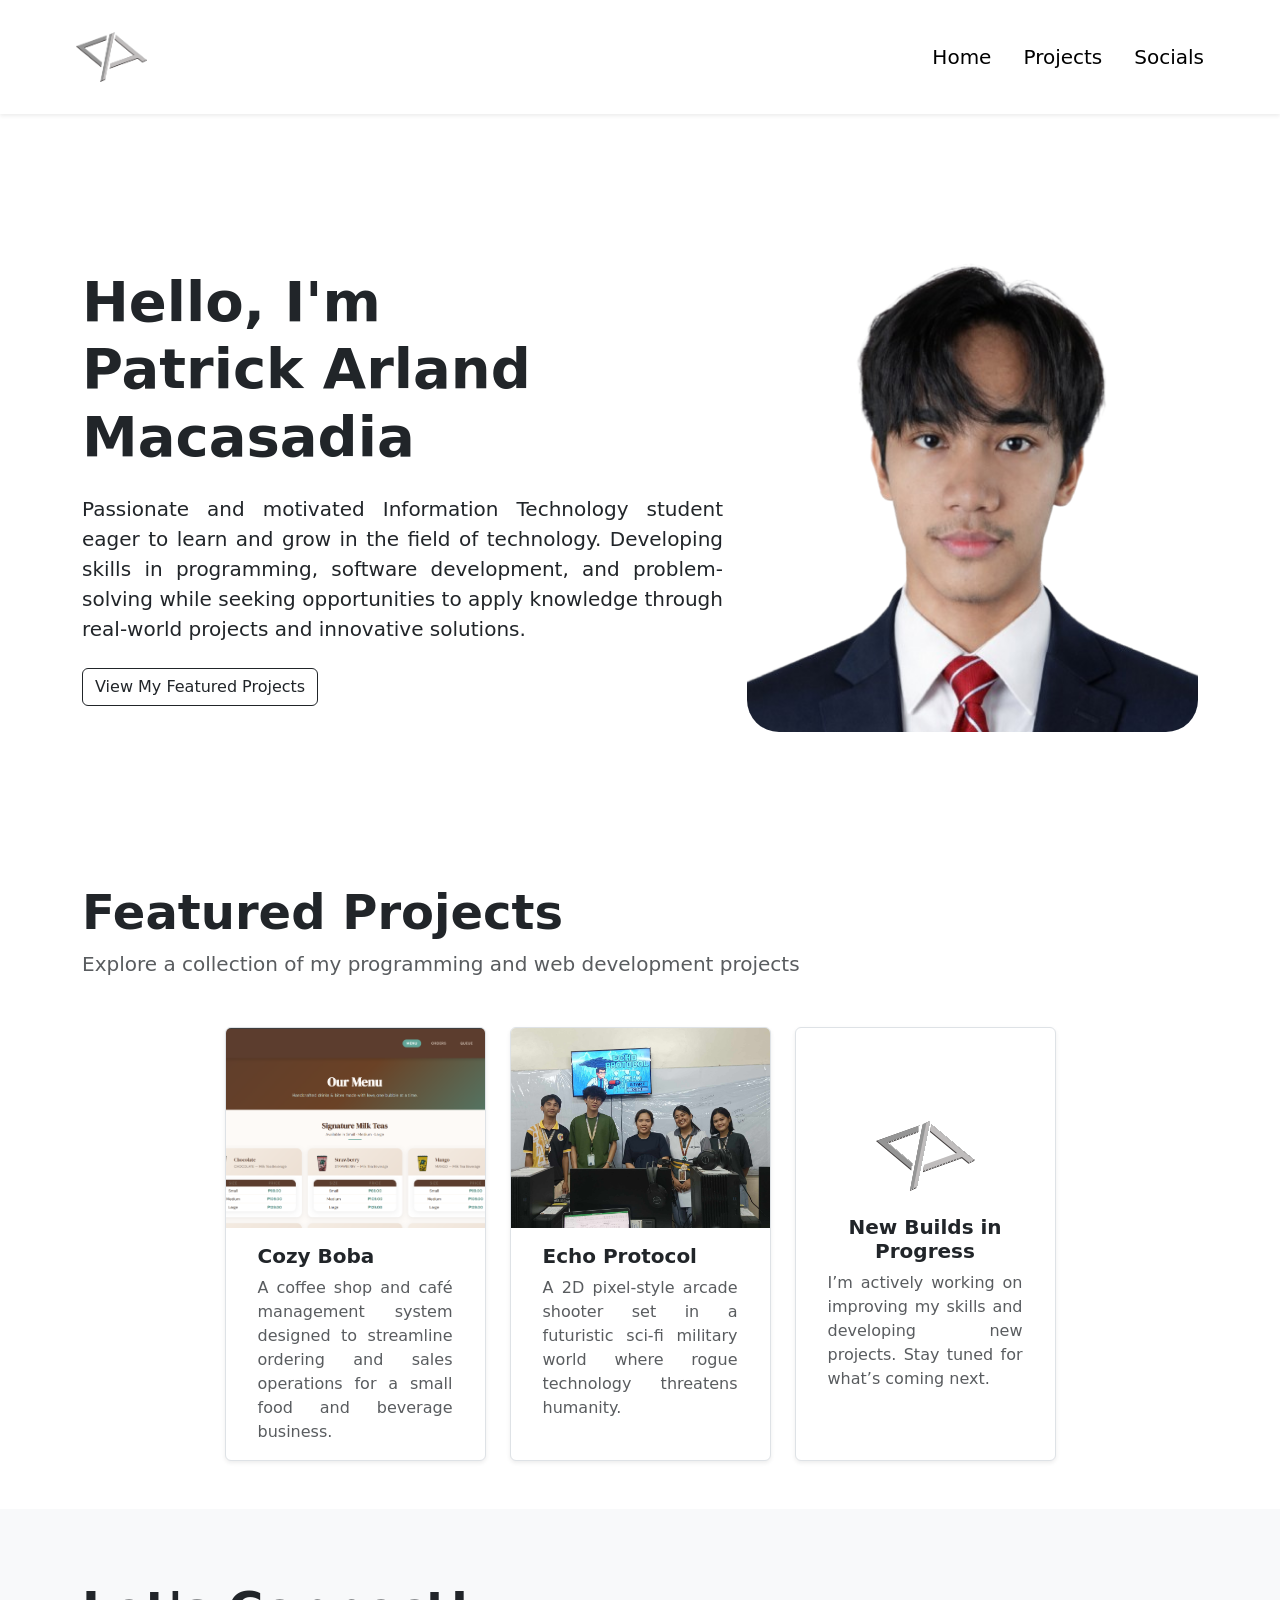
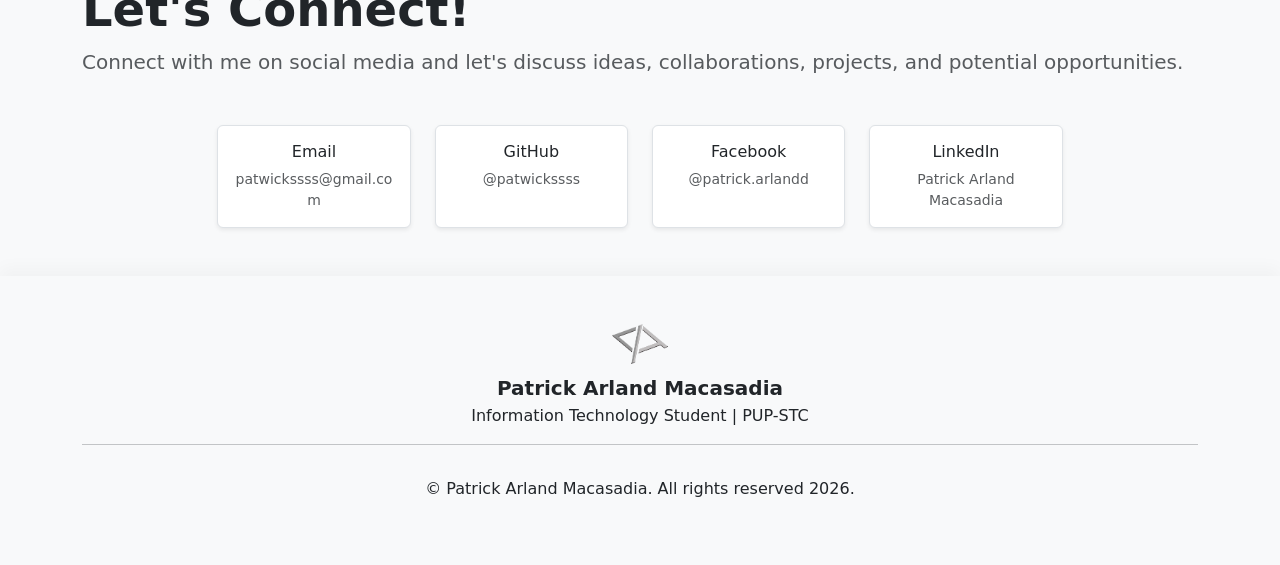
==== index.html @ 103644ea "minimal changes. Disable access to ablog site." ====
<!doctype html>
<html lang="en">

<head>
    <meta charset="utf-8">
    <meta name="viewport" content="width=device-width, initial-scale=1">
    <title>Patrick Arland Macasadia</title>
    <link rel="icon" href="Assets/Img/Group 26.svg">

    <link href="https://cdn.jsdelivr.net/npm/bootstrap@5.3.8/dist/css/bootstrap.min.css" rel="stylesheet"
        integrity="sha384-sRIl4kxILFvY47J16cr9ZwB07vP4J8+LH7qKQnuqkuIAvNWLzeN8tE5YBujZqJLB" crossorigin="anonymous">

    <style>
        .row-reverse {
            flex-direction: row-reverse;
        }

        .justify-content-start-lg {
            justify-content: flex-start;    
        }

        .text-align-justify {
            text-align: justify;
        }

        .shadow-top {
            box-shadow: 0 -0.5rem 1rem rgba(0, 0, 0, 0.03) !important;
        }
    </style>
</head>

<body>
    <nav class="navbar navbar-expand-lg navbar-light bg-white shadow-sm py-3 position-sticky">
        <div class="container-fluid ">
            <div class="navbar-brand ms-5 p-3">
                <img src="Assets/Img/Group 26.png" alt="Logo" style="height: 50px;">
            </div>
            <button class="navbar-toggler" type="button" data-bs-toggle="collapse" data-bs-target="#navbarNav"
                aria-controls="navbarNav" aria-expanded="false" aria-label="Toggle navigation">
                <span class="navbar-toggler-icon"></span>
            </button>
            <div class="collapse navbar-collapse justify-content-end me-md-5" id="navbarNav">
                <div class="navbar-nav text-end fs-5">
                    <a class="nav-link text-black text-decoration-none mx-2 active" aria-current="page"
                        href="#home">Home</a>
                    <!-- <a class="nav-link text-black text-decoration-none mx-2" href="#academic">Academic</a> -->
                    <a class="nav-link text-black text-decoration-none mx-2" href="#projects">Projects</a>
                    <a class="nav-link text-black text-decoration-none mx-2" href="#socials">Socials</a>
                </div>
            </div>
        </div>
    </nav>

    <section id="home" class="text-dark py-2">
        <div class="container">
            <div class="py-5">
                <div class="row row-reverse align-items-center py-4 ">
                    <div class="col-lg-5 col-12 text-center">
                        <img class="profile-img img-fluid rounded-5" src="Assets/Img/profile-nobackgroud.png"
                            alt="Patrick Arland Macasadia">
                    </div>
                    <div class="col-lg-7 col-12 mb-5 mb-lg-0">
                        <h1 class="display-4 fw-bold mt-5">Hello, I'm <br> Patrick Arland Macasadia</h1>
                        <p class="lead my-4 text-align-justify">
                            Passionate and motivated Information Technology student eager to learn and grow in the field
                            of technology.
                            Developing skills in programming, software development, and problem-solving while seeking
                            opportunities
                            to apply knowledge through real-world projects and innovative solutions.
                        </p>
                        <a class="btn btn-outline-dark center-button" href="#projects">View My Featured Projects</a>
                    </div>
                </div>
            </div>
        </div>
    </section>

    <!-- <section id="academic" class="bg-light text-dark py-5">
        <div class="container">
            <div class="row">
                <div class="col-12 text-left">
                    <h2 class="text-dark fw-semibold display-5 mt-4">Academic</h2>
                    <p class="lead text-muted mb-5">Explore my academic achievements and educational background</p>
                </div>
            </div>
        </div>

        <div class="container">
            <div class="row row-cols-1 row-cols-md-2 row-cols-lg-3 g-4 justify-content-center">
                <div class="col">
                    <div class="card border shadow-sm h-100">
                        <img src="Assets/Img/poster/academic-poster.png" class="card-img-top"
                            style="height: 200px; object-fit: cover;" alt="Academic">
                        <div class="card-body">
                            <h5 class="card-title fw-bold px-3">Academic</h5>
                            <p class="card-text text-muted text-align-justify px-3">
                                Lorem ipsum dolor sit amet, consectetur adipiscing elit. Praesent aliquet mattis pharetra. Praesent in quam ac velit maximus accumsan. Phasellus.
                            </p>
                        </div>
                    </div>
                </div>
                <div class="col">
                    <div class="card border shadow-sm h-100">
                        <img src="Assets/Img/poster/academic-poster.png" class="card-img-top"
                            style="height: 200px; object-fit: cover;" alt="Academic">
                        <div class="card-body">
                            <h5 class="card-title fw-bold px-3">Academic</h5>
                            <p class="card-text text-muted text-align-justify px-3">
                                Lorem ipsum dolor sit amet, consectetur adipiscing elit. Praesent aliquet mattis pharetra. Praesent in quam ac velit maximus accumsan. Phasellus.
                            </p>
                        </div>
                    </div>
                </div>
                <div class="col">
                    <div class="card border shadow-sm h-100">
                        <img src="Assets/Img/poster/academic-poster.png" class="card-img-top"
                            style="height: 200px; object-fit: cover;" alt="Academic">
                        <div class="card-body">
                            <h5 class="card-title fw-bold px-3">Academic</h5>
                            <p class="card-text text-muted text-align-justify px-3">
                                Lorem ipsum dolor sit amet, consectetur adipiscing elit. Praesent aliquet mattis pharetra. Praesent in quam ac velit maximus accumsan. Phasellus.
                            </p>
                        </div>
                    </div>
                </div>
            </div>
        </div>
    </section> -->

    <section id="projects" class="text-dark py-5">
        <div class="container">
            <div class="row">
                <div class="col-12 text-left">
                    <h2 class="text-dark fw-semibold display-5 mt-4">Featured Projects</h2>
                    <p class="lead text-muted mb-5">Explore a collection of my programming and web development projects</p>
                </div>
            </div>

            <div class="row row-cols-1 row-cols-md-2 row-cols-lg-4 g-4 justify-content-center">

                <!-- Temporarily hidden. Updating code source -->
                <div id="projects-a.blog" class="col d-none">
                    <a href="blog/a.Blog/index.html" class="text-decoration-none">
                        <div class="card border shadow-sm h-100">
                            <img src="Assets/Img/poster/ablog-poster.png" class="card-img-top"
                                style="height: 200px; object-fit: cover;" alt="a.Blog">
                            <div class="card-body">
                                <h5 class="card-title fw-bold px-3">a.Blog</h5>
                                <p class="card-text text-muted text-align-justify px-3">
                                    A personal blog static website designed for sharing original stories, reflections, and creative ideas.
                                </p>
                            </div>
                        </div>
                    </a>
                </div>

                <div id="projects-cozy_boba" class="col">
                    <a href="blog/cozy_boba/index.html" class="text-decoration-none">
                        <div class="card border shadow-sm h-100">
                            <img src="Assets/Img/poster/cozyboba-poster.png" class="card-img-top"
                                style="height: 200px; object-fit: cover;" alt="Cozy Boba">

                            <div class="card-body">
                                <h5 class="card-title fw-bold px-3">Cozy Boba</h5>
                                <p class="card-text text-muted text-align-justify px-3">
                                    A coffee shop and café management system designed to streamline ordering and sales operations for a small food and beverage business.
                                </p>
                            </div>
                        </div>
                    </a>
                </div>

                <div id="projects-echo_protocol" class="col">
                    <a href="blog/echo_protocol/index.html" class="text-decoration-none">
                        <div class="card border shadow-sm h-100">
                            <img src="Assets/Img/poster/echoprotocol-poster.jpeg" class="card-img-top"
                                style="height: 200px; object-fit: cover;" alt="Echo Protocol">
                            <div class="card-body">
                                <h5 class="card-title fw-bold px-3">Echo Protocol</h5>
                                <p class="card-text text-muted text-align-justify px-3">
                                    A 2D pixel-style arcade shooter set in a futuristic sci-fi military world where rogue technology threatens humanity.
                                </p>
                            </div>
                        </div>
                    </a>
                </div>

                <!-- Sample card -->
                <!-- <div id="projects-sample" class="col">
                    <a href="https://patwickssss.github.io/echo_protocol/" class="text-decoration-none">
                        <div class="card border shadow-sm h-100">
                            <img src="Assets/Img/poster/echoprotocol-poster.jpeg" class="card-img-top"
                                style="height: 200px; object-fit: cover;" alt="Echo Protocol">
                            <div class="card-body">
                                <h5 class="card-title fw-bold px-3">Echo Protocol</h5>
                                <p class="card-text text-muted text-align-justify px-3">
                                    Lorem ipsum dolor sit amet, consectetur adipiscing elit.
                                    Pellentesque bibendum ligula et ipsum porttitor, et ornare elit dictum.
                                    Pellentesque volutpat vulputate varius. Maecenas venenatis tellus vel metus faucibus placerat.
                                </p>
                            </div>
                        </div>
                    </a>
                </div> -->

                <div class="col">
                    <div class="card border shadow-sm h-100">
                        <div class="card-body d-flex flex-column justify-content-center text-center">
                            <img src="Assets/Img/Group 26.svg" class="card-img my-4" style="height: 70px;">
                            <h5 class="card-title fw-bold px-3">New Builds in Progress</h5>
                            <p class="card-text text-muted text-align-justify px-3">
                                I’m actively working on improving my skills and developing new projects.
                                Stay tuned for what’s coming next.
                            </p>
                        </div>
                    </div>
                </div>

            </div>

        </div>
    </section>

    <section id="socials" class="bg-light text-dark py-5">

        <div class="container">
            <div class="row g-4 justify-content-center">
                <div class="col-12 text-left">
                    <h2 class="text-dark fw-semibold display-5 mt-4">Let's Connect!</h2>
                    <p class="lead text-muted mb-5">
                        Connect with me on social media and let's discuss ideas, collaborations, projects, and potential opportunities.
                    </p>
                </div>
            </div>  
        </div>
          

        <div class="row g-4 justify-content-center">
            <div class="col-md-2">
                <a href="mailto:patwickssss@gmail.com" class="text-decoration-none">
                    <div class="card border shadow-sm h-100">
                        <div class="card-body text-center">
                            <i class="bi bi-envelope fs-1 text-primary mb-3"></i>
                            <h6 class="card-title">Email</h6>
                            <p class="card-text small text-muted">patwickssss@gmail.com</p>
                        </div>
                    </div>
                </a>
            </div>
            <div class="col-md-2">
                <a href="https://github.com/patwickssss" target="_blank" class="text-decoration-none">
                    <div class="card border shadow-sm h-100">
                        <div class="card-body text-center">
                            <i class="bi bi-github fs-1 text-dark mb-3"></i>
                            <h6 class="card-title">GitHub</h6>
                            <p class="card-text small text-muted">@patwickssss</p>
                        </div>
                    </div>
                </a>
            </div>
            <div class="col-md-2">
                <a href="https://web.facebook.com/patrick.arlandd" class="text-decoration-none">
                    <div class="card border shadow-sm h-100">
                        <div class="card-body text-center">
                            <i class="bi bi-facebook fs-1 text-primary mb-3"></i>
                            <h6 class="card-title">Facebook</h6>
                            <p class="card-text small text-muted">@patrick.arlandd</p>
                        </div>
                    </div>
                </a>
            </div>
            <div class="col-md-2">
                <a href="https://www.linkedin.com/in/patwickssss" target="_blank" class="text-decoration-none">
                    <div class="card border shadow-sm h-100">
                        <div class="card-body text-center">
                            <i class="bi bi-linkedin fs-1 text-primary mb-3"></i>
                            <h6 class="card-title">LinkedIn</h6>
                            <p class="card-text small text-muted">Patrick Arland Macasadia</p>
                        </div>
                    </div>
                </a>
            </div>
        </div>
    </section>

    <footer class="bg-light text-dark shadow-top py-5">
        <div class="container">
            <div class="row">
                <div class="col text-center">
                    <img src="Assets/Img/Group 26.png" alt="Logo" style="height: 40px;" class="mb-2">
                    <h5 class="fw-bold m-1">Patrick Arland Macasadia</h5>
                    <p class="m-0">Information Technology Student | PUP-STC</p>
                </div>
            </div>
            <hr>
            <div class="row py-3 mt-3">
                <div class="col text-center">
                    <p class="mb-0">&copy; Patrick Arland Macasadia. All rights reserved 2026.</p>
                </div>
            </div>
        </div>
    </footer>

    <script src="https://cdn.jsdelivr.net/npm/bootstrap@5.3.8/dist/js/bootstrap.bundle.min.js"
        integrity="sha384-FKyoEForCGlyvwx9Hj09JcYn3nv7wiPVlz7YYwJrWVcXK/BmnVDxM+D2scQbITxI"
        crossorigin="anonymous"></script>

</body>

</html>
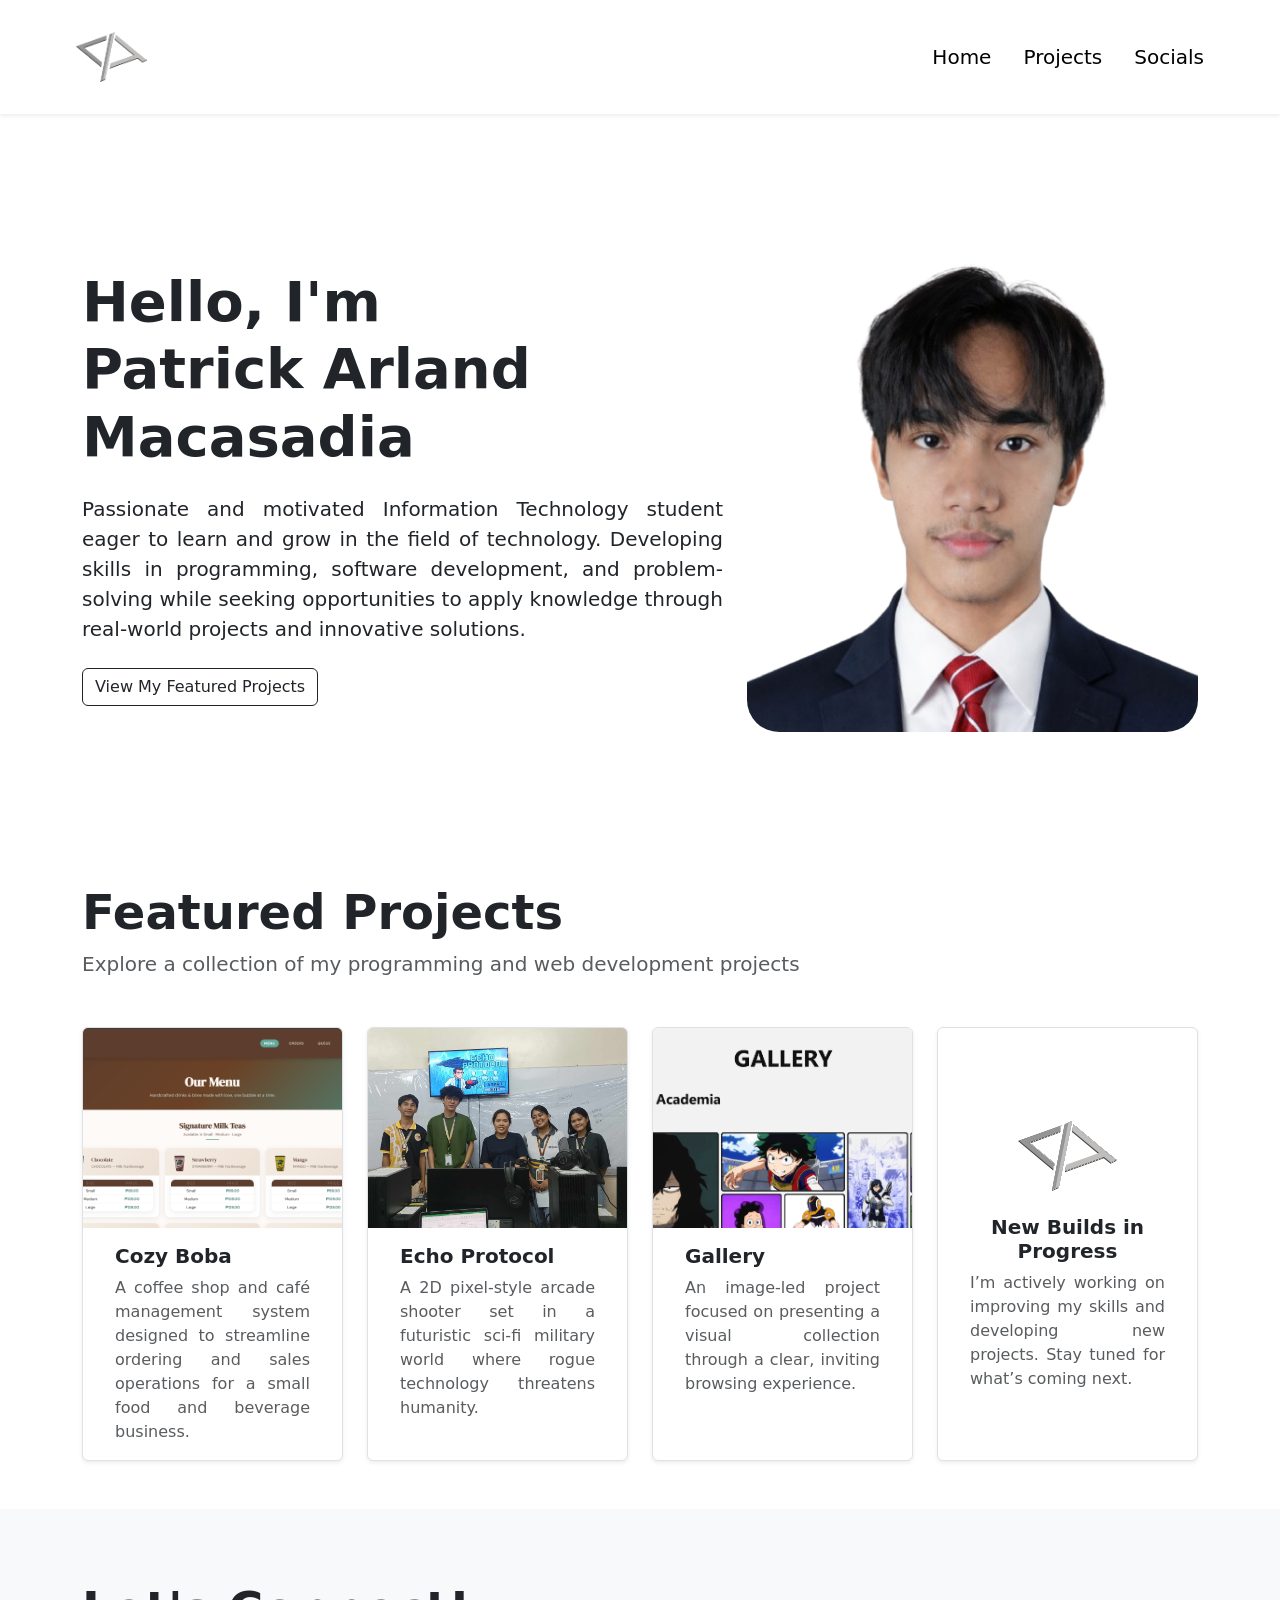
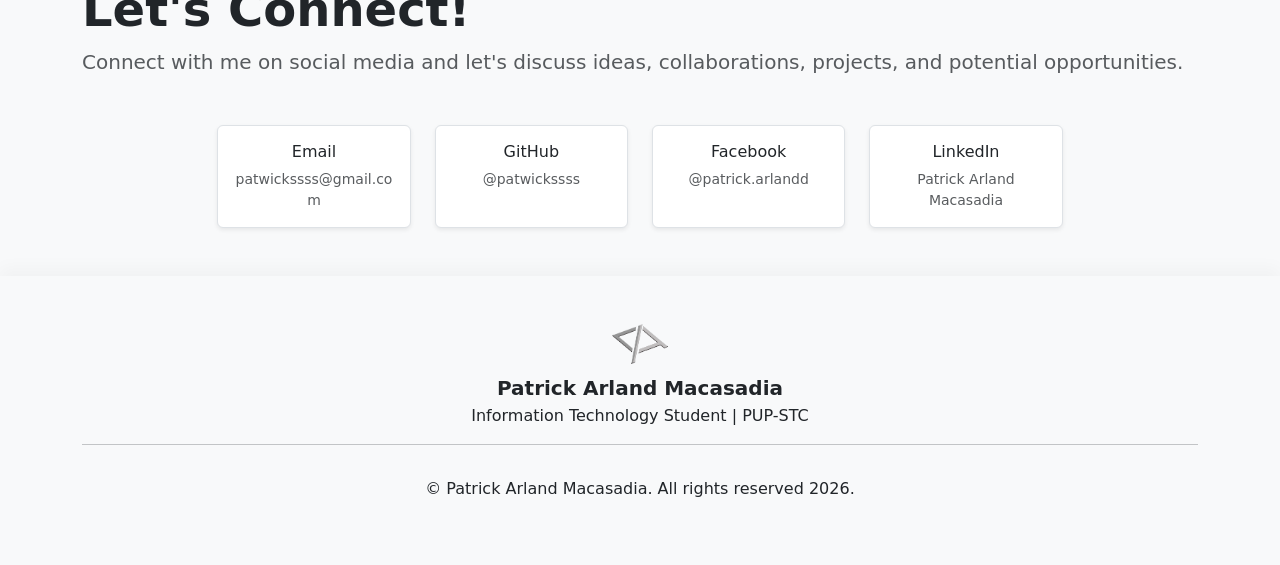
==== commit 03e98790: "added gallery project" ====
--- a/index.html
+++ b/index.html
@@ -75,58 +75,6 @@
         </div>
     </section>
 
-    <!-- <section id="academic" class="bg-light text-dark py-5">
-        <div class="container">
-            <div class="row">
-                <div class="col-12 text-left">
-                    <h2 class="text-dark fw-semibold display-5 mt-4">Academic</h2>
-                    <p class="lead text-muted mb-5">Explore my academic achievements and educational background</p>
-                </div>
-            </div>
-        </div>
-
-        <div class="container">
-            <div class="row row-cols-1 row-cols-md-2 row-cols-lg-3 g-4 justify-content-center">
-                <div class="col">
-                    <div class="card border shadow-sm h-100">
-                        <img src="Assets/Img/poster/academic-poster.png" class="card-img-top"
-                            style="height: 200px; object-fit: cover;" alt="Academic">
-                        <div class="card-body">
-                            <h5 class="card-title fw-bold px-3">Academic</h5>
-                            <p class="card-text text-muted text-align-justify px-3">
-                                Lorem ipsum dolor sit amet, consectetur adipiscing elit. Praesent aliquet mattis pharetra. Praesent in quam ac velit maximus accumsan. Phasellus.
-                            </p>
-                        </div>
-                    </div>
-                </div>
-                <div class="col">
-                    <div class="card border shadow-sm h-100">
-                        <img src="Assets/Img/poster/academic-poster.png" class="card-img-top"
-                            style="height: 200px; object-fit: cover;" alt="Academic">
-                        <div class="card-body">
-                            <h5 class="card-title fw-bold px-3">Academic</h5>
-                            <p class="card-text text-muted text-align-justify px-3">
-                                Lorem ipsum dolor sit amet, consectetur adipiscing elit. Praesent aliquet mattis pharetra. Praesent in quam ac velit maximus accumsan. Phasellus.
-                            </p>
-                        </div>
-                    </div>
-                </div>
-                <div class="col">
-                    <div class="card border shadow-sm h-100">
-                        <img src="Assets/Img/poster/academic-poster.png" class="card-img-top"
-                            style="height: 200px; object-fit: cover;" alt="Academic">
-                        <div class="card-body">
-                            <h5 class="card-title fw-bold px-3">Academic</h5>
-                            <p class="card-text text-muted text-align-justify px-3">
-                                Lorem ipsum dolor sit amet, consectetur adipiscing elit. Praesent aliquet mattis pharetra. Praesent in quam ac velit maximus accumsan. Phasellus.
-                            </p>
-                        </div>
-                    </div>
-                </div>
-            </div>
-        </div>
-    </section> -->
-
     <section id="projects" class="text-dark py-5">
         <div class="container">
             <div class="row">
@@ -139,6 +87,7 @@
             <div class="row row-cols-1 row-cols-md-2 row-cols-lg-4 g-4 justify-content-center">
 
                 <!-- Temporarily hidden. Updating code source -->
+                <!-- Note to self: For future update, if you want to unhide this blog, just cut 'd-none' on class-->
                 <div id="projects-a.blog" class="col d-none">
                     <a href="blog/a.Blog/index.html" class="text-decoration-none">
                         <div class="card border shadow-sm h-100">
@@ -154,7 +103,7 @@
                     </a>
                 </div>
 
-                <div id="projects-cozy_boba" class="col">
+                <div id="projects_cozy_boba" class="col">
                     <a href="blog/cozy_boba/index.html" class="text-decoration-none">
                         <div class="card border shadow-sm h-100">
                             <img src="Assets/Img/poster/cozyboba-poster.png" class="card-img-top"
@@ -170,7 +119,7 @@
                     </a>
                 </div>
 
-                <div id="projects-echo_protocol" class="col">
+                <div id="projects_echo_protocol" class="col">
                     <a href="blog/echo_protocol/index.html" class="text-decoration-none">
                         <div class="card border shadow-sm h-100">
                             <img src="Assets/Img/poster/echoprotocol-poster.jpeg" class="card-img-top"
@@ -185,12 +134,26 @@
                     </a>
                 </div>
 
+                <div id="projects_gallery" class="col">
+                    <a href="blog/gallery/index.html" class="text-decoration-none">
+                        <div class="card border shadow-sm h-100">
+                            <img src="Assets/Img/poster/gallery-poster.png" class="card-img-top"
+                                style="height: 200px; object-fit: cover;" alt="Echo Protocol">
+                            <div class="card-body">
+                                <h5 class="card-title fw-bold px-3">Gallery</h5>
+                                <p class="card-text text-muted text-align-justify px-3">
+                                    An image-led project focused on presenting a visual collection through a clear, inviting browsing experience.
+                                </p>
+                            </div>
+                        </div>
+                    </a>
+                </div>
                 <!-- Sample card -->
-                <!-- <div id="projects-sample" class="col">
+                <!-- <div id="projects_sample" class="col">
                     <a href="https://patwickssss.github.io/echo_protocol/" class="text-decoration-none">
                         <div class="card border shadow-sm h-100">
                             <img src="Assets/Img/poster/echoprotocol-poster.jpeg" class="card-img-top"
-                                style="height: 200px; object-fit: cover;" alt="Echo Protocol">
+                                style="height: 200px; object-fit: cover;" alt="">
                             <div class="card-body">
                                 <h5 class="card-title fw-bold px-3">Echo Protocol</h5>
                                 <p class="card-text text-muted text-align-justify px-3">
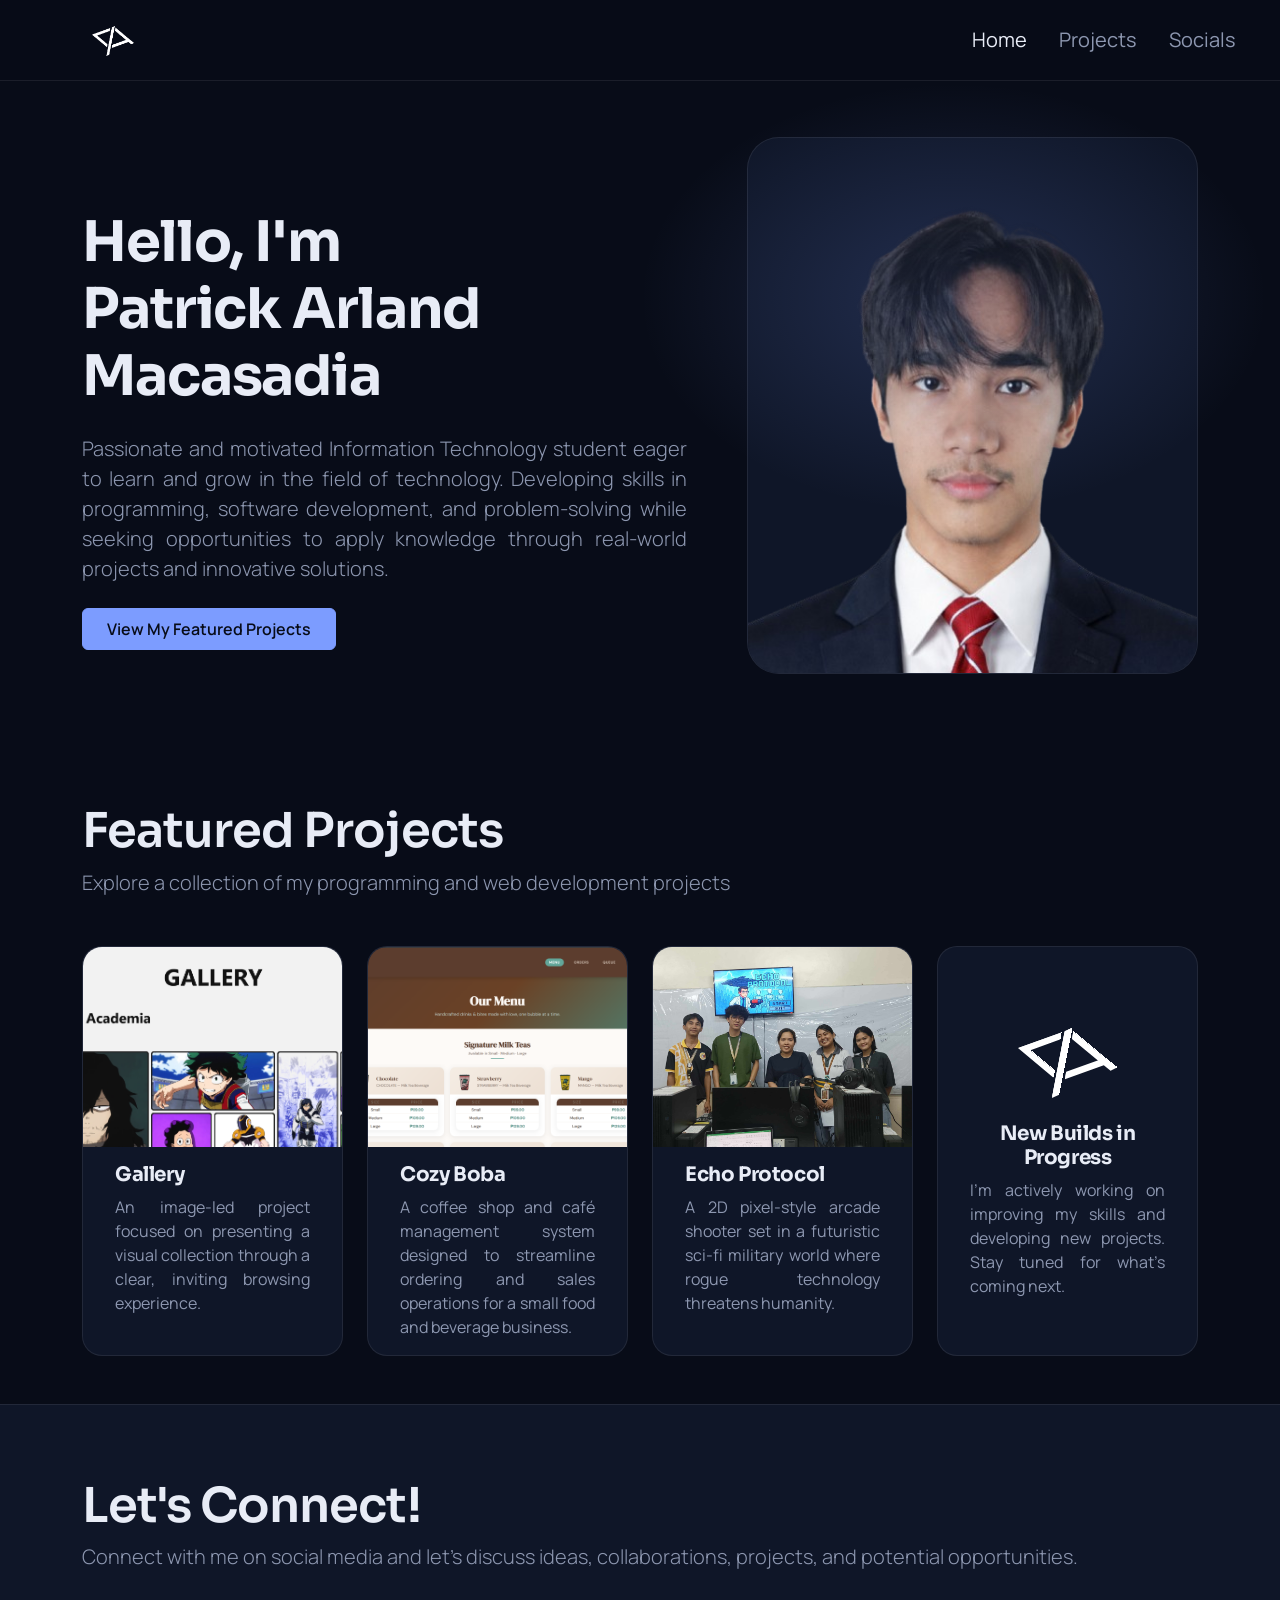
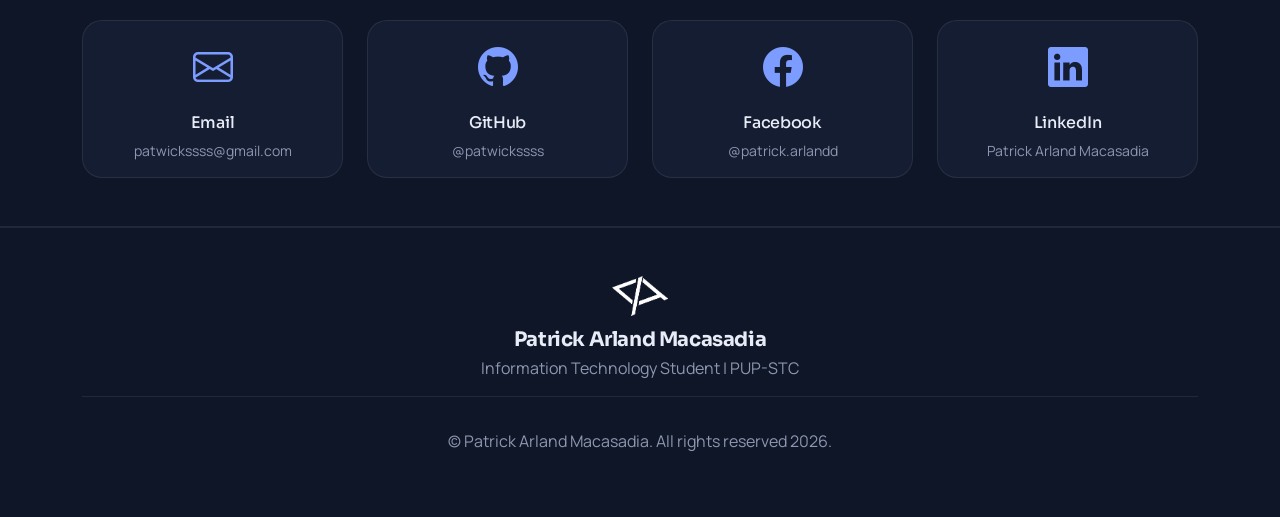
==== commit 17879a93: "Integrate theme on the profile main page" ====
--- a/index.html
+++ b/index.html
@@ -1,5 +1,5 @@
 <!doctype html>
-<html lang="en">
+<html lang="en" data-bs-theme="dark">
 
 <head>
     <meta charset="utf-8">
@@ -7,96 +7,103 @@
     <title>Patrick Arland Macasadia</title>
     <link rel="icon" href="Assets/Img/Group 26.svg">
 
+    <link rel="preconnect" href="https://fonts.googleapis.com">
+    <link rel="preconnect" href="https://fonts.gstatic.com" crossorigin>
+    <link
+        href="https://fonts.googleapis.com/css2?family=Manrope:wght@400;500;600&family=Sora:wght@500;600;700&display=swap"
+        rel="stylesheet">
+
     <link href="https://cdn.jsdelivr.net/npm/bootstrap@5.3.8/dist/css/bootstrap.min.css" rel="stylesheet"
         integrity="sha384-sRIl4kxILFvY47J16cr9ZwB07vP4J8+LH7qKQnuqkuIAvNWLzeN8tE5YBujZqJLB" crossorigin="anonymous">
-
-    <style>
-        .row-reverse {
-            flex-direction: row-reverse;
-        }
-
-        .justify-content-start-lg {
-            justify-content: flex-start;    
-        }
-
-        .text-align-justify {
-            text-align: justify;
-        }
-
-        .shadow-top {
-            box-shadow: 0 -0.5rem 1rem rgba(0, 0, 0, 0.03) !important;
-        }
-    </style>
+    <link href="https://cdn.jsdelivr.net/npm/bootstrap-icons@1.11.3/font/bootstrap-icons.min.css" rel="stylesheet">
+
+    <link rel="stylesheet" href="Assets/css/theme.css">
 </head>
 
 <body>
-    <nav class="navbar navbar-expand-lg navbar-light bg-white shadow-sm py-3 position-sticky">
-        <div class="container-fluid ">
-            <div class="navbar-brand ms-5 p-3">
-                <img src="Assets/Img/Group 26.png" alt="Logo" style="height: 50px;">
-            </div>
-            <button class="navbar-toggler" type="button" data-bs-toggle="collapse" data-bs-target="#navbarNav"
+    <nav class="navbar navbar-expand-lg site-nav sticky-top">
+        <div class="container-fluid">
+
+            <!-- <button class="navbar-toggler" type="button" data-bs-toggle="collapse" data-bs-target="#navbarNav"
                 aria-controls="navbarNav" aria-expanded="false" aria-label="Toggle navigation">
                 <span class="navbar-toggler-icon"></span>
-            </button>
-            <div class="collapse navbar-collapse justify-content-end me-md-5" id="navbarNav">
+            </button> -->
+            <div class="collapse navbar-collapse justify-content-between px-3" id="navbarNav">
+                <div class="navbar-brand ms-5 p-3">
+                    <img class="logo-img" src="Assets/Img/Group 26.png" alt="Logo" style="height: 30px;">
+                </div>
                 <div class="navbar-nav text-end fs-5">
-                    <a class="nav-link text-black text-decoration-none mx-2 active" aria-current="page"
-                        href="#home">Home</a>
-                    <!-- <a class="nav-link text-black text-decoration-none mx-2" href="#academic">Academic</a> -->
-                    <a class="nav-link text-black text-decoration-none mx-2" href="#projects">Projects</a>
-                    <a class="nav-link text-black text-decoration-none mx-2" href="#socials">Socials</a>
+                    <a class="nav-link text-decoration-none mx-2 active" aria-current="page" href="#home">Home</a>
+                    <!-- <a class="nav-link text-decoration-none mx-2" href="#academic">Academic</a> -->
+                    <a class="nav-link text-decoration-none mx-2" href="#projects">Projects</a>
+                    <a class="nav-link text-decoration-none mx-2" href="#socials">Socials</a>
                 </div>
             </div>
         </div>
     </nav>
 
-    <section id="home" class="text-dark py-2">
+    <section id="home" class="py-2">
         <div class="container">
             <div class="py-5">
-                <div class="row row-reverse align-items-center py-4 ">
+                <div class="row row-reverse align-items-center hero-glow">
                     <div class="col-lg-5 col-12 text-center">
                         <img class="profile-img img-fluid rounded-5" src="Assets/Img/profile-nobackgroud.png"
                             alt="Patrick Arland Macasadia">
                     </div>
-                    <div class="col-lg-7 col-12 mb-5 mb-lg-0">
+                    <div class="col-lg-7 col-12 mb-5 mb-lg-0 pe-5">
                         <h1 class="display-4 fw-bold mt-5">Hello, I'm <br> Patrick Arland Macasadia</h1>
-                        <p class="lead my-4 text-align-justify">
+                        <p class="lead my-4 text-align-justify text-muted">
                             Passionate and motivated Information Technology student eager to learn and grow in the field
                             of technology.
                             Developing skills in programming, software development, and problem-solving while seeking
-                            opportunities
-                            to apply knowledge through real-world projects and innovative solutions.
+                            opportunities to apply knowledge through real-world projects and innovative solutions.
                         </p>
-                        <a class="btn btn-outline-dark center-button" href="#projects">View My Featured Projects</a>
+                        <a class="btn btn-accent px-4 py-2" href="#projects">View My Featured Projects</a>
                     </div>
                 </div>
             </div>
         </div>
     </section>
 
-    <section id="projects" class="text-dark py-5">
+    <section id="projects" class="py-5">
         <div class="container">
             <div class="row">
                 <div class="col-12 text-left">
-                    <h2 class="text-dark fw-semibold display-5 mt-4">Featured Projects</h2>
-                    <p class="lead text-muted mb-5">Explore a collection of my programming and web development projects</p>
+                    <h2 class="fw-semibold display-5 mt-4">Featured Projects</h2>
+                    <p class="lead text-muted mb-5">Explore a collection of my programming and web development projects
+                    </p>
                 </div>
             </div>
 
             <div class="row row-cols-1 row-cols-md-2 row-cols-lg-4 g-4 justify-content-center">
+                <div id="projects_gallery" class="col">
+                    <a href="blog/gallery/index.html" class="text-decoration-none">
+                        <div class="card tech-card h-100">
+                            <img src="Assets/Img/poster/gallery-poster.png" class="card-img-top"
+                                style="height: 200px; object-fit: cover;" alt="Gallery">
+                            <div class="card-body">
+                                <h5 class="card-title fw-bold px-3">Gallery</h5>
+                                <p class="card-text text-muted text-align-justify px-3">
+                                    An image-led project focused on presenting a visual collection through a clear,
+                                    inviting browsing experience.
+                                </p>
+                            </div>
+                        </div>
+                    </a>
+                </div>
 
                 <!-- Temporarily hidden. Updating code source -->
                 <!-- Note to self: For future update, if you want to unhide this blog, just cut 'd-none' on class-->
                 <div id="projects-a.blog" class="col d-none">
                     <a href="blog/a.Blog/index.html" class="text-decoration-none">
-                        <div class="card border shadow-sm h-100">
+                        <div class="card tech-card h-100">
                             <img src="Assets/Img/poster/ablog-poster.png" class="card-img-top"
                                 style="height: 200px; object-fit: cover;" alt="a.Blog">
                             <div class="card-body">
                                 <h5 class="card-title fw-bold px-3">a.Blog</h5>
                                 <p class="card-text text-muted text-align-justify px-3">
-                                    A personal blog static website designed for sharing original stories, reflections, and creative ideas.
+                                    A personal blog static website designed for sharing original stories, reflections,
+                                    and creative ideas.
                                 </p>
                             </div>
                         </div>
@@ -105,14 +112,14 @@
 
                 <div id="projects_cozy_boba" class="col">
                     <a href="blog/cozy_boba/index.html" class="text-decoration-none">
-                        <div class="card border shadow-sm h-100">
+                        <div class="card tech-card h-100">
                             <img src="Assets/Img/poster/cozyboba-poster.png" class="card-img-top"
                                 style="height: 200px; object-fit: cover;" alt="Cozy Boba">
-
                             <div class="card-body">
                                 <h5 class="card-title fw-bold px-3">Cozy Boba</h5>
                                 <p class="card-text text-muted text-align-justify px-3">
-                                    A coffee shop and café management system designed to streamline ordering and sales operations for a small food and beverage business.
+                                    A coffee shop and café management system designed to streamline ordering and sales
+                                    operations for a small food and beverage business.
                                 </p>
                             </div>
                         </div>
@@ -121,55 +128,25 @@
 
                 <div id="projects_echo_protocol" class="col">
                     <a href="blog/echo_protocol/index.html" class="text-decoration-none">
-                        <div class="card border shadow-sm h-100">
+                        <div class="card tech-card h-100">
                             <img src="Assets/Img/poster/echoprotocol-poster.jpeg" class="card-img-top"
                                 style="height: 200px; object-fit: cover;" alt="Echo Protocol">
                             <div class="card-body">
                                 <h5 class="card-title fw-bold px-3">Echo Protocol</h5>
                                 <p class="card-text text-muted text-align-justify px-3">
-                                    A 2D pixel-style arcade shooter set in a futuristic sci-fi military world where rogue technology threatens humanity.
-                                </p>
-                            </div>
-                        </div>
-                    </a>
-                </div>
-
-                <div id="projects_gallery" class="col">
-                    <a href="blog/gallery/index.html" class="text-decoration-none">
-                        <div class="card border shadow-sm h-100">
-                            <img src="Assets/Img/poster/gallery-poster.png" class="card-img-top"
-                                style="height: 200px; object-fit: cover;" alt="Echo Protocol">
-                            <div class="card-body">
-                                <h5 class="card-title fw-bold px-3">Gallery</h5>
-                                <p class="card-text text-muted text-align-justify px-3">
-                                    An image-led project focused on presenting a visual collection through a clear, inviting browsing experience.
-                                </p>
-                            </div>
-                        </div>
-                    </a>
-                </div>
-                <!-- Sample card -->
-                <!-- <div id="projects_sample" class="col">
-                    <a href="https://patwickssss.github.io/echo_protocol/" class="text-decoration-none">
-                        <div class="card border shadow-sm h-100">
-                            <img src="Assets/Img/poster/echoprotocol-poster.jpeg" class="card-img-top"
-                                style="height: 200px; object-fit: cover;" alt="">
-                            <div class="card-body">
-                                <h5 class="card-title fw-bold px-3">Echo Protocol</h5>
-                                <p class="card-text text-muted text-align-justify px-3">
-                                    Lorem ipsum dolor sit amet, consectetur adipiscing elit.
-                                    Pellentesque bibendum ligula et ipsum porttitor, et ornare elit dictum.
-                                    Pellentesque volutpat vulputate varius. Maecenas venenatis tellus vel metus faucibus placerat.
-                                </p>
-                            </div>
-                        </div>
-                    </a>
-                </div> -->
+                                    A 2D pixel-style arcade shooter set in a futuristic sci-fi military world where
+                                    rogue technology threatens humanity.
+                                </p>
+                            </div>
+                        </div>
+                    </a>
+                </div>
 
                 <div class="col">
-                    <div class="card border shadow-sm h-100">
+                    <div class="card tech-card h-100">
                         <div class="card-body d-flex flex-column justify-content-center text-center">
-                            <img src="Assets/Img/Group 26.svg" class="card-img my-4" style="height: 70px;">
+                            <img class="logo-img card-img my-4" src="Assets/Img/Group 26.svg" alt=""
+                                style="height: 70px;">
                             <h5 class="card-title fw-bold px-3">New Builds in Progress</h5>
                             <p class="card-text text-muted text-align-justify px-3">
                                 I’m actively working on improving my skills and developing new projects.
@@ -178,87 +155,84 @@
                         </div>
                     </div>
                 </div>
-
-            </div>
-
+            </div>
         </div>
     </section>
 
-    <section id="socials" class="bg-light text-dark py-5">
-
+    <section id="socials" class="section-alt py-5">
         <div class="container">
             <div class="row g-4 justify-content-center">
                 <div class="col-12 text-left">
-                    <h2 class="text-dark fw-semibold display-5 mt-4">Let's Connect!</h2>
+                    <h2 class="fw-semibold display-5 mt-4">Let's Connect!</h2>
                     <p class="lead text-muted mb-5">
-                        Connect with me on social media and let's discuss ideas, collaborations, projects, and potential opportunities.
+                        Connect with me on social media and let's discuss ideas, collaborations, projects, and potential
+                        opportunities.
                     </p>
                 </div>
-            </div>  
-        </div>
-          
-
-        <div class="row g-4 justify-content-center">
-            <div class="col-md-2">
-                <a href="mailto:patwickssss@gmail.com" class="text-decoration-none">
-                    <div class="card border shadow-sm h-100">
-                        <div class="card-body text-center">
-                            <i class="bi bi-envelope fs-1 text-primary mb-3"></i>
-                            <h6 class="card-title">Email</h6>
-                            <p class="card-text small text-muted">patwickssss@gmail.com</p>
-                        </div>
-                    </div>
-                </a>
-            </div>
-            <div class="col-md-2">
-                <a href="https://github.com/patwickssss" target="_blank" class="text-decoration-none">
-                    <div class="card border shadow-sm h-100">
-                        <div class="card-body text-center">
-                            <i class="bi bi-github fs-1 text-dark mb-3"></i>
-                            <h6 class="card-title">GitHub</h6>
-                            <p class="card-text small text-muted">@patwickssss</p>
-                        </div>
-                    </div>
-                </a>
-            </div>
-            <div class="col-md-2">
-                <a href="https://web.facebook.com/patrick.arlandd" class="text-decoration-none">
-                    <div class="card border shadow-sm h-100">
-                        <div class="card-body text-center">
-                            <i class="bi bi-facebook fs-1 text-primary mb-3"></i>
-                            <h6 class="card-title">Facebook</h6>
-                            <p class="card-text small text-muted">@patrick.arlandd</p>
-                        </div>
-                    </div>
-                </a>
-            </div>
-            <div class="col-md-2">
-                <a href="https://www.linkedin.com/in/patwickssss" target="_blank" class="text-decoration-none">
-                    <div class="card border shadow-sm h-100">
-                        <div class="card-body text-center">
-                            <i class="bi bi-linkedin fs-1 text-primary mb-3"></i>
-                            <h6 class="card-title">LinkedIn</h6>
-                            <p class="card-text small text-muted">Patrick Arland Macasadia</p>
-                        </div>
-                    </div>
-                </a>
+            </div>
+
+            <div class="row g-4 justify-content-center">
+                <div class="col-6 col-md-3">
+                    <a href="mailto:patwickssss@gmail.com" class="text-decoration-none">
+                        <div class="card tech-card h-100">
+                            <div class="card-body text-center">
+                                <i class="bi bi-envelope fs-1 social-icon mb-3 d-block"></i>
+                                <h6 class="card-title">Email</h6>
+                                <p class="card-text small text-muted text-break">patwickssss@gmail.com</p>
+                            </div>
+                        </div>
+                    </a>
+                </div>
+                <div class="col-6 col-md-3">
+                    <a href="https://github.com/patwickssss" target="_blank" class="text-decoration-none">
+                        <div class="card tech-card h-100">
+                            <div class="card-body text-center">
+                                <i class="bi bi-github fs-1 social-icon mb-3 d-block"></i>
+                                <h6 class="card-title">GitHub</h6>
+                                <p class="card-text small text-muted">@patwickssss</p>
+                            </div>
+                        </div>
+                    </a>
+                </div>
+                <div class="col-6 col-md-3">
+                    <a href="https://web.facebook.com/patrick.arlandd" class="text-decoration-none">
+                        <div class="card tech-card h-100">
+                            <div class="card-body text-center">
+                                <i class="bi bi-facebook fs-1 social-icon mb-3 d-block"></i>
+                                <h6 class="card-title">Facebook</h6>
+                                <p class="card-text small text-muted">@patrick.arlandd</p>
+                            </div>
+                        </div>
+                    </a>
+                </div>
+                <div class="col-6 col-md-3">
+                    <a href="https://www.linkedin.com/in/patwickssss" target="_blank" class="text-decoration-none">
+                        <div class="card tech-card h-100">
+                            <div class="card-body text-center">
+                                <i class="bi bi-linkedin fs-1 social-icon mb-3 d-block"></i>
+                                <h6 class="card-title">LinkedIn</h6>
+                                <p class="card-text small text-muted">Patrick Arland Macasadia</p>
+                            </div>
+                        </div>
+                    </a>
+                </div>
             </div>
         </div>
     </section>
 
-    <footer class="bg-light text-dark shadow-top py-5">
+    <footer class="py-5">
         <div class="container">
             <div class="row">
                 <div class="col text-center">
-                    <img src="Assets/Img/Group 26.png" alt="Logo" style="height: 40px;" class="mb-2">
+                    <img class="logo-img mb-2" src="Assets/Img/Group 26.png" alt="Logo" style="height: 40px;">
                     <h5 class="fw-bold m-1">Patrick Arland Macasadia</h5>
-                    <p class="m-0">Information Technology Student | PUP-STC</p>
+                    <p class="m-0 text-muted">Information Technology Student | PUP-STC</p>
                 </div>
             </div>
             <hr>
             <div class="row py-3 mt-3">
                 <div class="col text-center">
-                    <p class="mb-0">&copy; Patrick Arland Macasadia. All rights reserved 2026.</p>
+                    <p class="mb-0 text-muted">&copy; Patrick Arland Macasadia. All rights reserved 2026.</p>
                 </div>
             </div>
         </div>
--- a/Assets/css/theme.css
+++ b/Assets/css/theme.css
@@ -0,0 +1,230 @@
+/* ==========================================================================
+   theme.css — shared design system for patwickssss.github.io
+   Source of truth: the profile page (index.html). Every page links this file.
+   Load order: Bootstrap 5.3.8 CSS  ->  theme.css
+   ========================================================================== */
+
+/* ---------- 1. Design tokens ---------- */
+:root {
+    /* Surfaces */
+    --bg: #080c18;
+    --surface: #0f1628;
+    --surface-2: #151d33;
+    --line: rgba(255, 255, 255, 0.08);
+
+    /* Text */
+    --text: #e8ecf6;
+    --muted: #8d97b0;
+
+    /* Accent */
+    --accent: #7c9cff;
+    --accent-hover: #9bb3ff;
+    --accent-glow: rgba(124, 156, 255, 0.18);
+
+    /* Shape */
+    --radius-card: 1.25rem;
+
+    /* Bootstrap bridge: makes stock Bootstrap components inherit the palette */
+    --bs-body-bg: var(--bg);
+    --bs-body-color: var(--text);
+    --bs-body-font-family: 'Manrope', system-ui, sans-serif;
+    --bs-border-color: var(--line);
+}
+
+/* ---------- 2. Base ---------- */
+body {
+    background: var(--bg);
+    color: var(--text);
+}
+
+h1,
+h2,
+h5,
+h6,
+.display-4,
+.display-5,
+.display-6 {
+    font-family: 'Sora', 'Manrope', sans-serif;
+    letter-spacing: -0.02em;
+}
+
+.text-muted {
+    color: var(--muted) !important;
+}
+
+hr {
+    border-color: var(--line);
+    opacity: 1;
+}
+
+:focus-visible {
+    outline: 2px solid var(--accent);
+    outline-offset: 3px;
+}
+
+/* Anchors land below the sticky navbar */
+section[id] {
+    scroll-margin-top: 5rem;
+}
+
+/* ---------- 3. Helpers ---------- */
+.row-reverse {
+    flex-direction: row-reverse;
+}
+
+.text-align-justify {
+    text-align: justify;
+}
+
+/* Logo is dark artwork on transparent: flip to light. */
+.logo-img {
+    filter: brightness(0) invert(1);
+}
+
+/* ---------- 4. Navbar ---------- */
+.site-nav {
+    background: rgba(8, 12, 24, 0.8);
+    backdrop-filter: blur(12px);
+    border-bottom: 1px solid var(--line);
+}
+
+.site-nav .nav-link {
+    color: var(--muted);
+    transition: color .2s;
+}
+
+.site-nav .nav-link:hover,
+.site-nav .nav-link.active {
+    color: var(--text);
+}
+
+/* Desktop only: below Bootstrap's `lg` breakpoint (992px) the navbar is not displayed at all */
+@media (max-width: 991.98px) {
+    .site-nav {
+        display: none !important;
+    }
+
+    /* No sticky bar to clear, so anchors need no offset */
+    section[id] {
+        scroll-margin-top: 0;
+    }
+}
+
+/* ---------- 5. Hero ---------- */
+.hero-glow {
+    position: relative;
+}
+
+.hero-glow::before {
+    content: "";
+    position: absolute;
+    inset: -10% -5% auto auto;
+    width: 55%;
+    height: 80%;
+    background: radial-gradient(closest-side, var(--accent-glow), transparent);
+    pointer-events: none;
+}
+
+.profile-img {
+    border: 1px solid var(--line);
+    background: var(--surface);
+}
+
+/* ---------- 6. Buttons ---------- */
+.btn-accent {
+    color: var(--bg);
+    background: var(--accent);
+    border: 1px solid var(--accent);
+    font-weight: 600;
+}
+
+.btn-accent:hover,
+.btn-accent:focus-visible {
+    background: var(--accent-hover);
+    border-color: var(--accent-hover);
+    color: var(--bg);
+}
+
+.btn-outline-accent {
+    color: var(--accent);
+    background: transparent;
+    border: 1px solid var(--accent);
+    font-weight: 600;
+}
+
+.btn-outline-accent:hover,
+.btn-outline-accent:focus-visible {
+    background: var(--accent);
+    border-color: var(--accent);
+    color: var(--bg);
+}
+
+/* ---------- 7. Cards ---------- */
+.tech-card {
+    background: var(--surface);
+    border: 1px solid var(--line);
+    border-radius: var(--radius-card);
+    overflow: hidden;
+    transition: border-color .2s, transform .2s;
+}
+
+a:hover>.tech-card {
+    border-color: var(--accent);
+}
+
+.tech-card .card-title {
+    color: var(--text);
+}
+
+/* Small inline info panel used on project pages (sits on a section-alt band) */
+.info-card {
+    background: var(--surface-2);
+}
+
+/* ---------- 8. Sections ---------- */
+.section-alt {
+    background: var(--surface);
+    border-top: 1px solid var(--line);
+    border-bottom: 1px solid var(--line);
+}
+
+/* Cards that sit on a section-alt band step up one surface level */
+.section-alt .tech-card {
+    background: var(--surface-2);
+}
+
+.social-icon {
+    color: var(--accent);
+}
+
+footer {
+    background: var(--surface);
+    border-top: 1px solid var(--line);
+}
+
+/* ---------- 9. Project (case-study) pages ---------- */
+.page-hero {
+    overflow: hidden;
+}
+
+.eyebrow {
+    color: var(--accent);
+    font-size: .8125rem;
+    font-weight: 600;
+    letter-spacing: .12em;
+    text-transform: uppercase;
+}
+
+.poster-img {
+    border: 1px solid var(--line);
+    background: var(--surface);
+    max-height: 440px;
+    object-fit: cover;
+}
+
+/* Bullet lists inside project pages */
+.list-group {
+    --bs-list-group-color: var(--muted);
+    --bs-list-group-border-color: var(--line);
+    --bs-list-group-bg: transparent;
+}
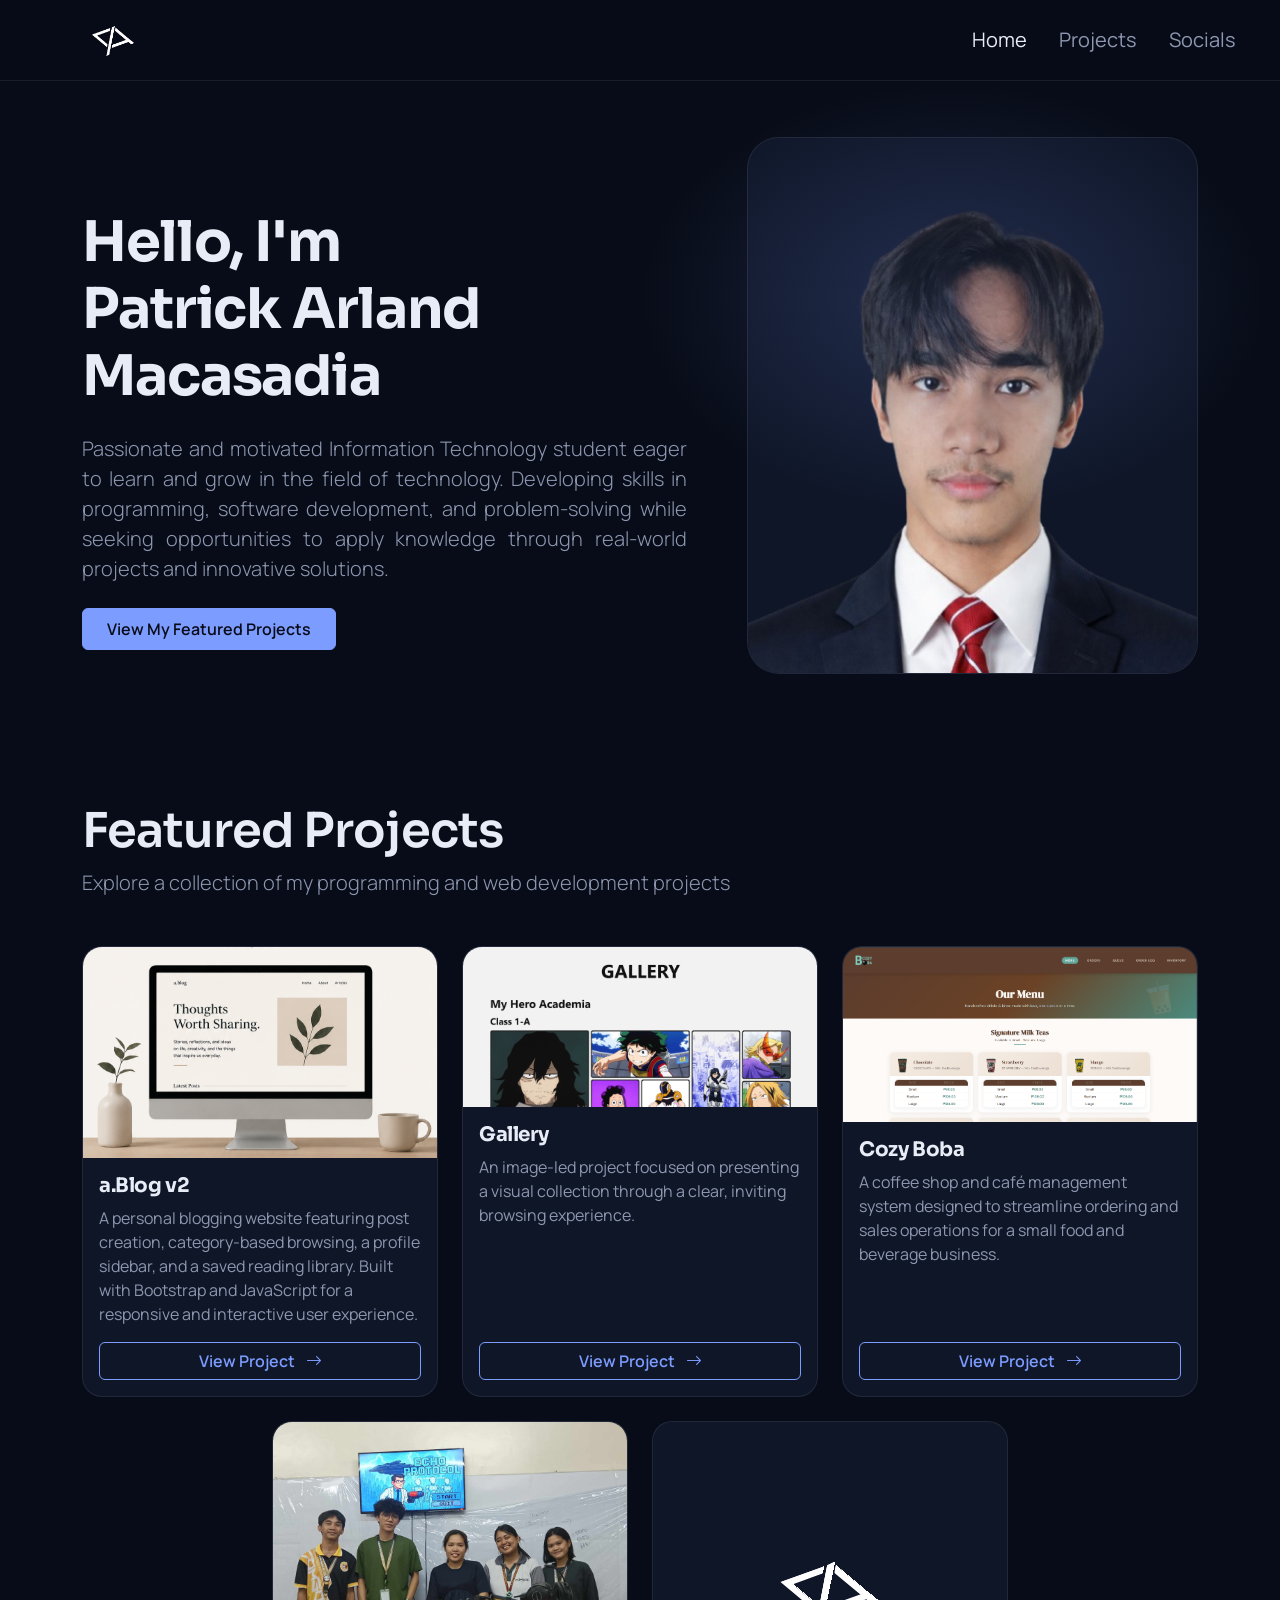
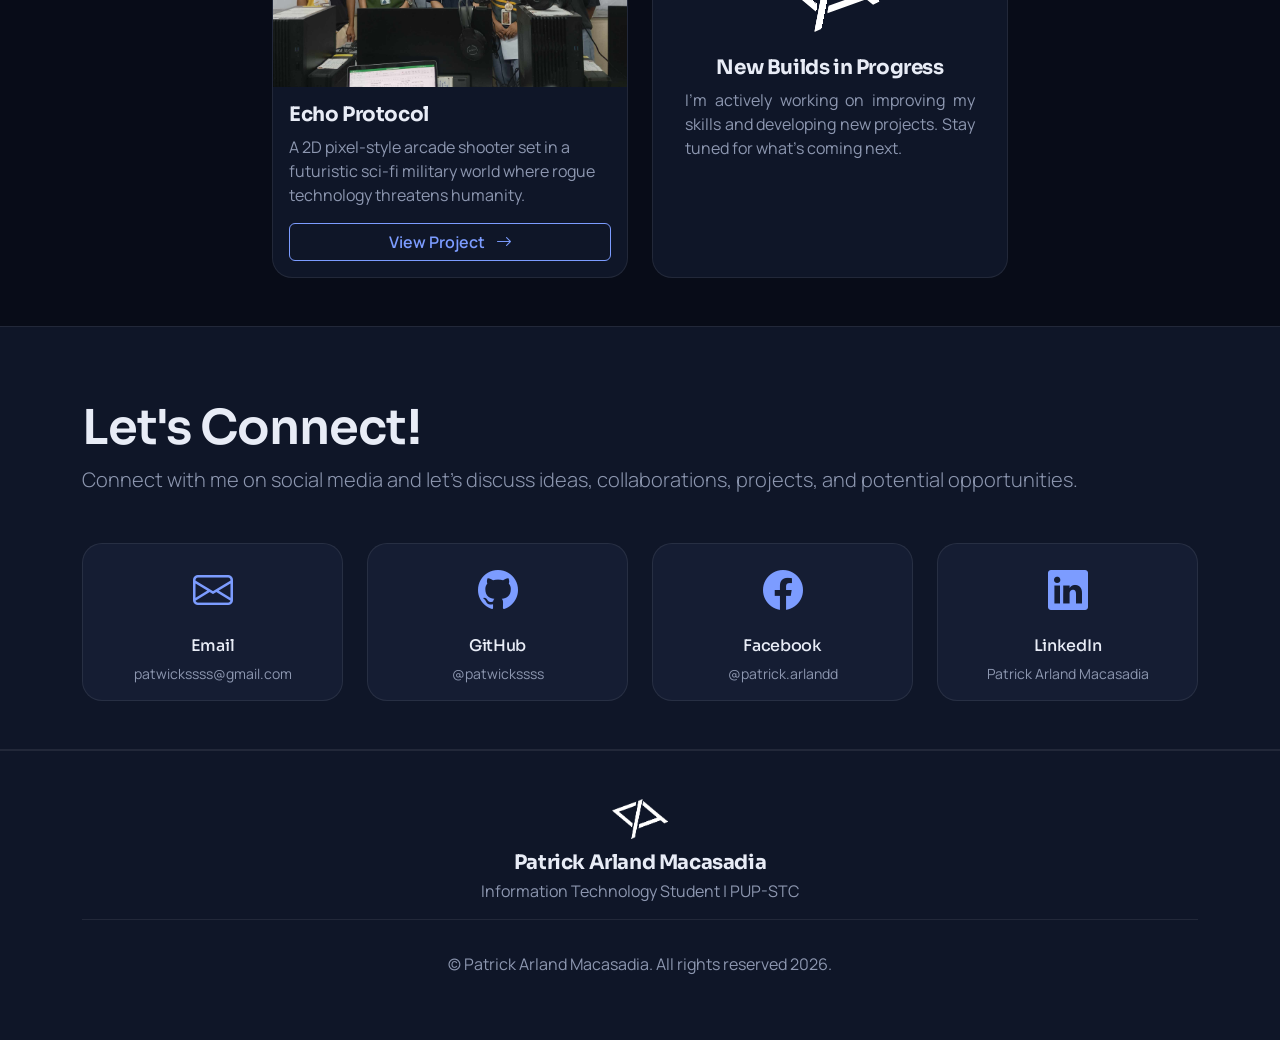
==== commit c2fbf477: "I. Added the new version of a.blog website. II. Update the project cards format" ====
--- a/index.html
+++ b/index.html
@@ -75,74 +75,112 @@
                 </div>
             </div>
 
-            <div class="row row-cols-1 row-cols-md-2 row-cols-lg-4 g-4 justify-content-center">
-                <div id="projects_gallery" class="col">
-                    <a href="blog/gallery/index.html" class="text-decoration-none">
-                        <div class="card tech-card h-100">
-                            <img src="Assets/Img/poster/gallery-poster.png" class="card-img-top"
-                                style="height: 200px; object-fit: cover;" alt="Gallery">
-                            <div class="card-body">
-                                <h5 class="card-title fw-bold px-3">Gallery</h5>
-                                <p class="card-text text-muted text-align-justify px-3">
-                                    An image-led project focused on presenting a visual collection through a clear,
-                                    inviting browsing experience.
-                                </p>
-                            </div>
-                        </div>
-                    </a>
+            <div class="row g-4 justify-content-center">
+                <!-- a.Blog v2 Project Card -->
+                <div id="a_blog" class="col-md-6 col-lg-4">
+                    <div class="card tech-card h-100">
+                        <img src="Assets/Img/poster/ablog-poster.png" class="card-img-top" alt="a.Blog v2 poster">
+
+                        <div class="card-body d-flex flex-column">
+                            <h5 class="card-title fw-bold">a.Blog v2</h5>
+
+                            <p class="card-text text-muted">
+                                A personal blogging website featuring post creation,
+                                category-based browsing, a profile sidebar, and a saved reading
+                                library. Built with Bootstrap and JavaScript for a responsive
+                                and interactive user experience.
+                            </p>
+
+                            <a href="blog/a.Blog_v2/index.html" class="btn btn-outline-accent mt-auto">
+                                View Project
+                                <i class="bi bi-arrow-right ms-2"></i>
+                            </a>
+                        </div>
+                    </div>
+                </div>
+                <div id="projects_gallery" class="col-md-6 col-lg-4">
+                    <div class="card tech-card h-100">
+                        <img src="Assets/Img/poster/gallery-poster.png" class="card-img-top" alt="Gallery">
+
+                        <div class="card-body d-flex flex-column">
+                            <h5 class="card-title fw-bold">Gallery</h5>
+
+                            <p class="card-text text-muted">
+                                An image-led project focused on presenting a visual collection through a clear,
+                                inviting browsing experience.
+                            </p>
+
+                            <a href="blog/gallery/index.html" class="btn btn-outline-accent mt-auto">
+                                View Project
+                                <i class="bi bi-arrow-right ms-2"></i>
+                            </a>
+                        </div>
+                    </div>
                 </div>
 
                 <!-- Temporarily hidden. Updating code source -->
                 <!-- Note to self: For future update, if you want to unhide this blog, just cut 'd-none' on class-->
-                <div id="projects-a.blog" class="col d-none">
-                    <a href="blog/a.Blog/index.html" class="text-decoration-none">
-                        <div class="card tech-card h-100">
-                            <img src="Assets/Img/poster/ablog-poster.png" class="card-img-top"
-                                style="height: 200px; object-fit: cover;" alt="a.Blog">
-                            <div class="card-body">
-                                <h5 class="card-title fw-bold px-3">a.Blog</h5>
-                                <p class="card-text text-muted text-align-justify px-3">
-                                    A personal blog static website designed for sharing original stories, reflections,
-                                    and creative ideas.
-                                </p>
-                            </div>
-                        </div>
-                    </a>
-                </div>
-
-                <div id="projects_cozy_boba" class="col">
-                    <a href="blog/cozy_boba/index.html" class="text-decoration-none">
-                        <div class="card tech-card h-100">
-                            <img src="Assets/Img/poster/cozyboba-poster.png" class="card-img-top"
-                                style="height: 200px; object-fit: cover;" alt="Cozy Boba">
-                            <div class="card-body">
-                                <h5 class="card-title fw-bold px-3">Cozy Boba</h5>
-                                <p class="card-text text-muted text-align-justify px-3">
-                                    A coffee shop and café management system designed to streamline ordering and sales
-                                    operations for a small food and beverage business.
-                                </p>
-                            </div>
-                        </div>
-                    </a>
-                </div>
-
-                <div id="projects_echo_protocol" class="col">
-                    <a href="blog/echo_protocol/index.html" class="text-decoration-none">
-                        <div class="card tech-card h-100">
-                            <img src="Assets/Img/poster/echoprotocol-poster.jpeg" class="card-img-top"
-                                style="height: 200px; object-fit: cover;" alt="Echo Protocol">
-                            <div class="card-body">
-                                <h5 class="card-title fw-bold px-3">Echo Protocol</h5>
-                                <p class="card-text text-muted text-align-justify px-3">
-                                    A 2D pixel-style arcade shooter set in a futuristic sci-fi military world where
-                                    rogue technology threatens humanity.
-                                </p>
-                            </div>
-                        </div>
-                    </a>
-                </div>
-
-                <div class="col">
+                <div id="projects-a.blog" class="col-md-6 col-lg-4 d-none">
+                    <div class="card tech-card h-100">
+                        <img src="Assets/Img/poster/ablog-poster.png" class="card-img-top" alt="a.Blog">
+
+                        <div class="card-body d-flex flex-column">
+                            <h5 class="card-title fw-bold">a.Blog</h5>
+
+                            <p class="card-text text-muted">
+                                A personal blog static website designed for sharing original stories, reflections,
+                                and creative ideas.
+                            </p>
+
+                            <a href="blog/a.Blog/index.html" class="btn btn-outline-accent mt-auto">
+                                View Project
+                                <i class="bi bi-arrow-right ms-2"></i>
+                            </a>
+                        </div>
+                    </div>
+                </div>
+
+                <div id="projects_cozy_boba" class="col-md-6 col-lg-4">
+                    <div class="card tech-card h-100">
+                        <img src="Assets/Img/poster/cozyboba-poster.png" class="card-img-top" alt="Cozy Boba">
+
+                        <div class="card-body d-flex flex-column">
+                            <h5 class="card-title fw-bold">Cozy Boba</h5>
+
+                            <p class="card-text text-muted">
+                                A coffee shop and café management system designed to streamline ordering and sales
+                                operations for a small food and beverage business.
+                            </p>
+
+                            <a href="blog/cozy_boba/index.html" class="btn btn-outline-accent mt-auto">
+                                View Project
+                                <i class="bi bi-arrow-right ms-2"></i>
+                            </a>
+                        </div>
+                    </div>
+                </div>
+
+                <div id="projects_echo_protocol" class="col-md-6 col-lg-4">
+                    <div class="card tech-card h-100">
+                        <img src="Assets/Img/poster/echoprotocol-poster.jpeg" class="card-img-top" alt="Echo Protocol">
+
+                        <div class="card-body d-flex flex-column">
+                            <h5 class="card-title fw-bold">Echo Protocol</h5>
+
+                            <p class="card-text text-muted">
+                                A 2D pixel-style arcade shooter set in a futuristic sci-fi military world where
+                                rogue technology threatens humanity.
+                            </p>
+
+                            <a href="blog/echo_protocol/index.html" class="btn btn-outline-accent mt-auto">
+                                View Project
+                                <i class="bi bi-arrow-right ms-2"></i>
+                            </a>
+                        </div>
+                    </div>
+                </div>
+
+                <div class="col-md-6 col-lg-4">
                     <div class="card tech-card h-100">
                         <div class="card-body d-flex flex-column justify-content-center text-center">
                             <img class="logo-img card-img my-4" src="Assets/Img/Group 26.svg" alt=""
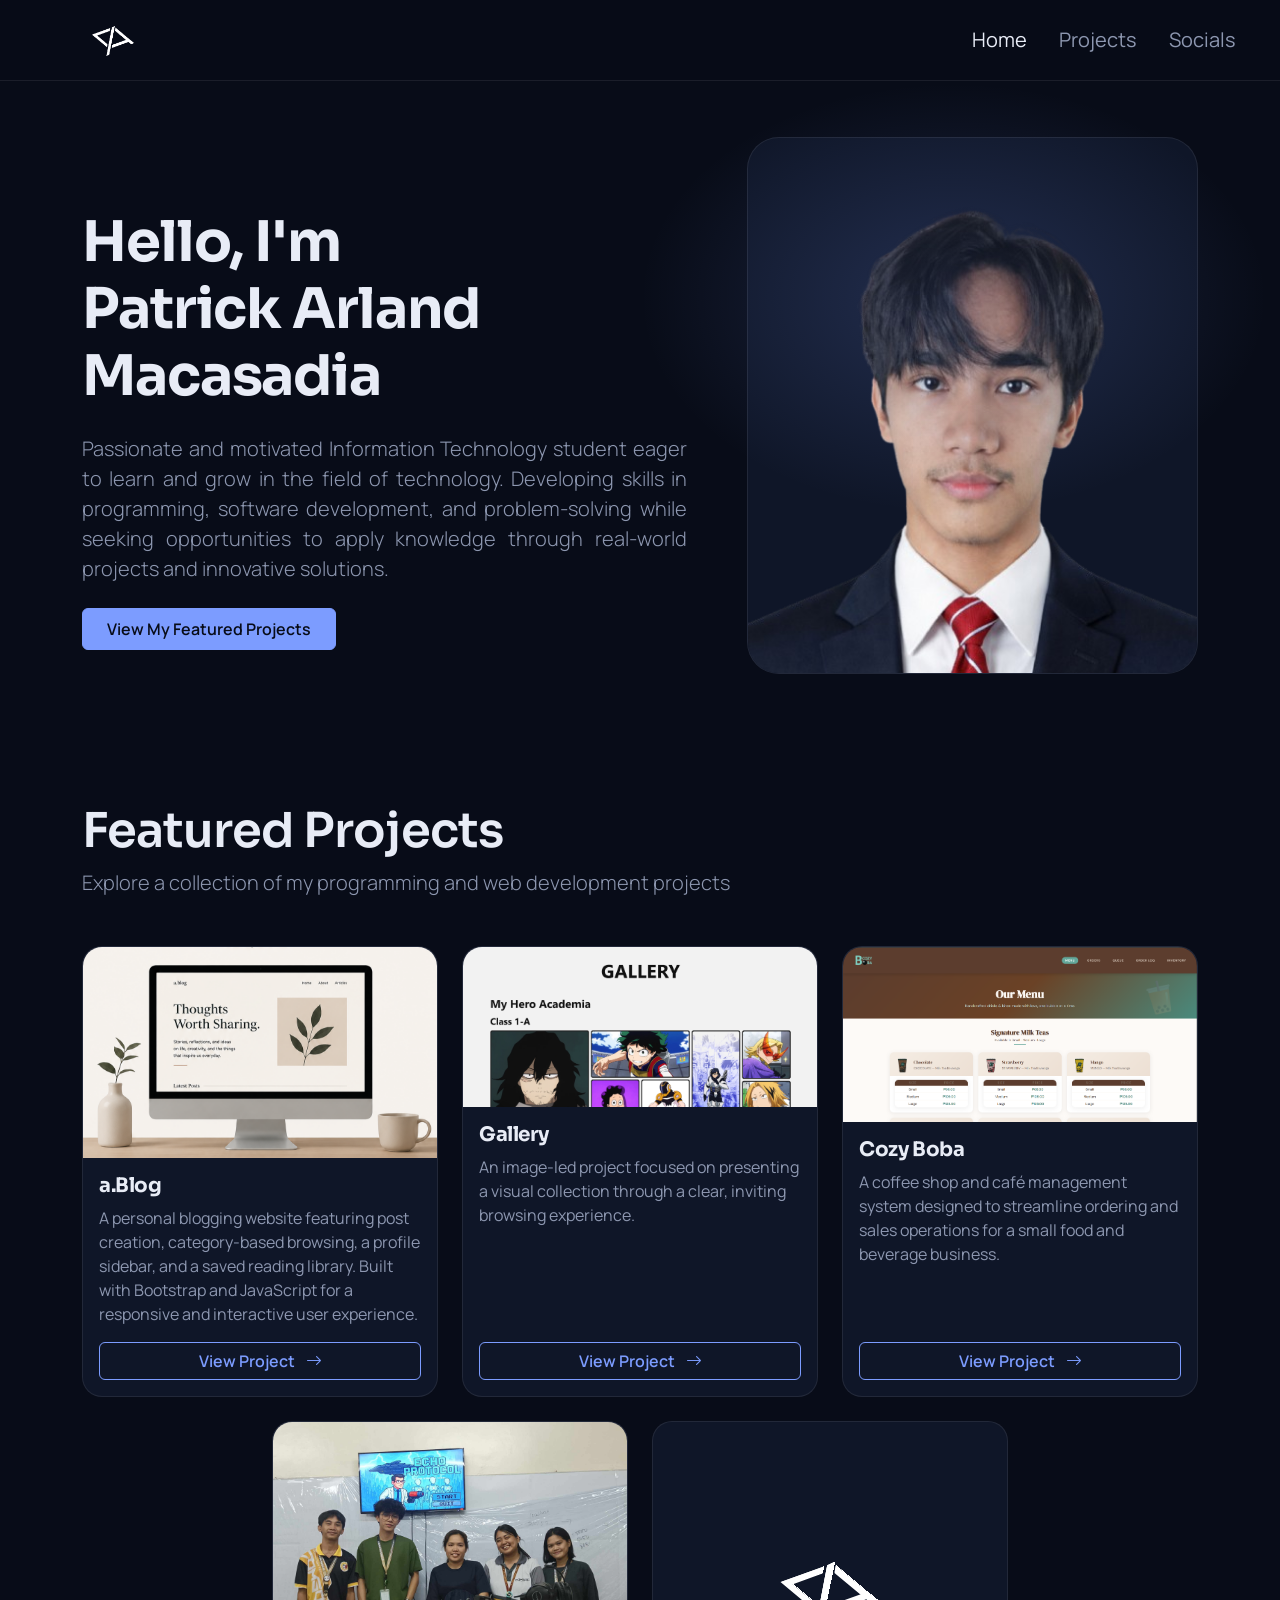
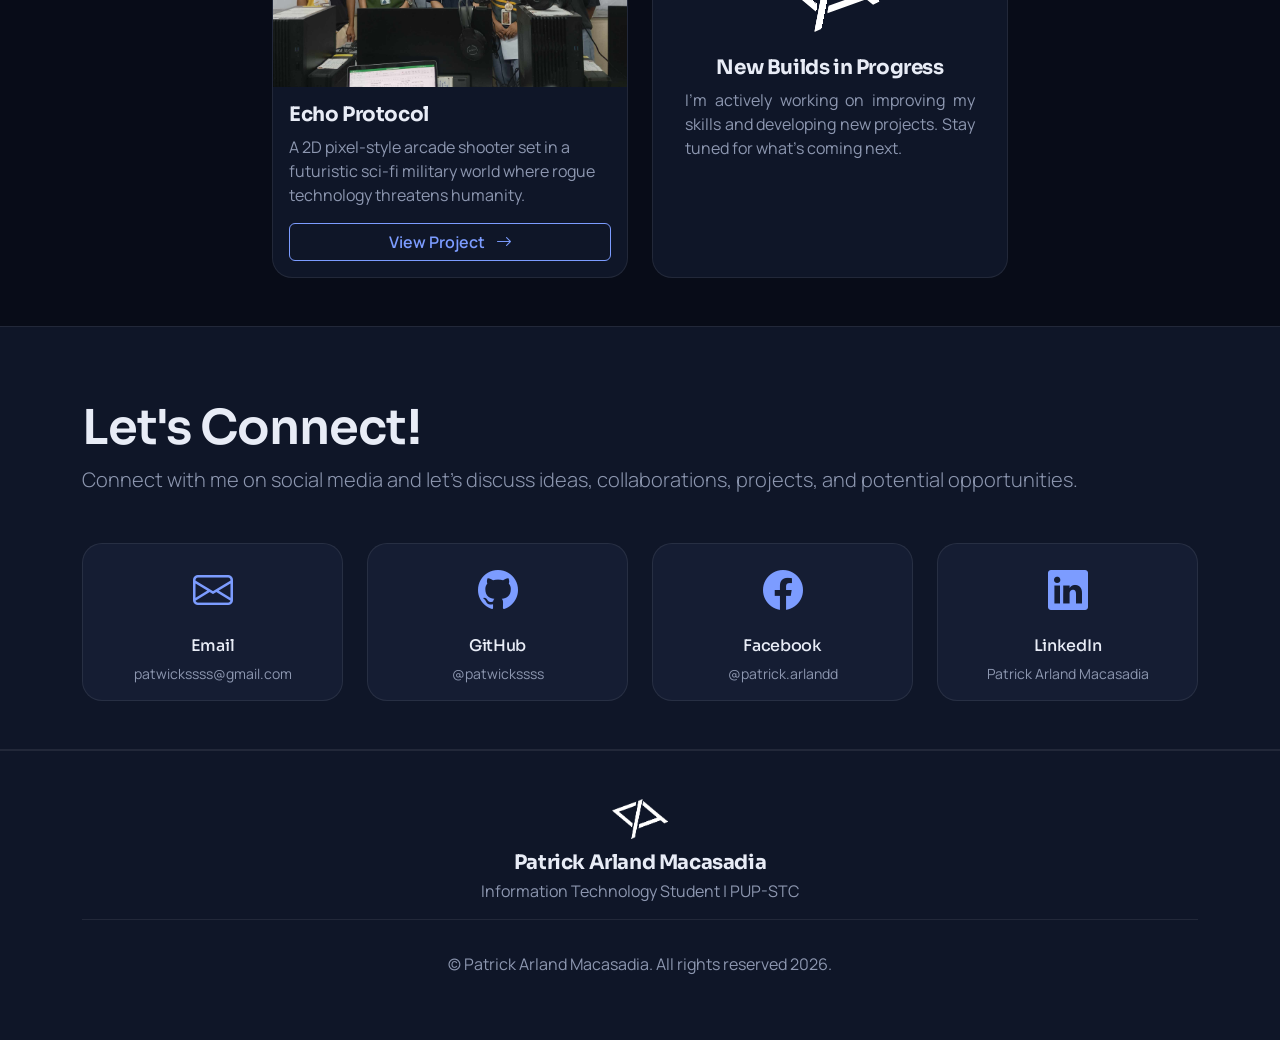
==== commit f5273f1c: "Update the URL path of the live project" ====
--- a/index.html
+++ b/index.html
@@ -82,7 +82,7 @@
                         <img src="Assets/Img/poster/ablog-poster.png" class="card-img-top" alt="a.Blog v2 poster">
 
                         <div class="card-body d-flex flex-column">
-                            <h5 class="card-title fw-bold">a.Blog v2</h5>
+                            <h5 class="card-title fw-bold">a.Blog</h5>
 
                             <p class="card-text text-muted">
                                 A personal blogging website featuring post creation,
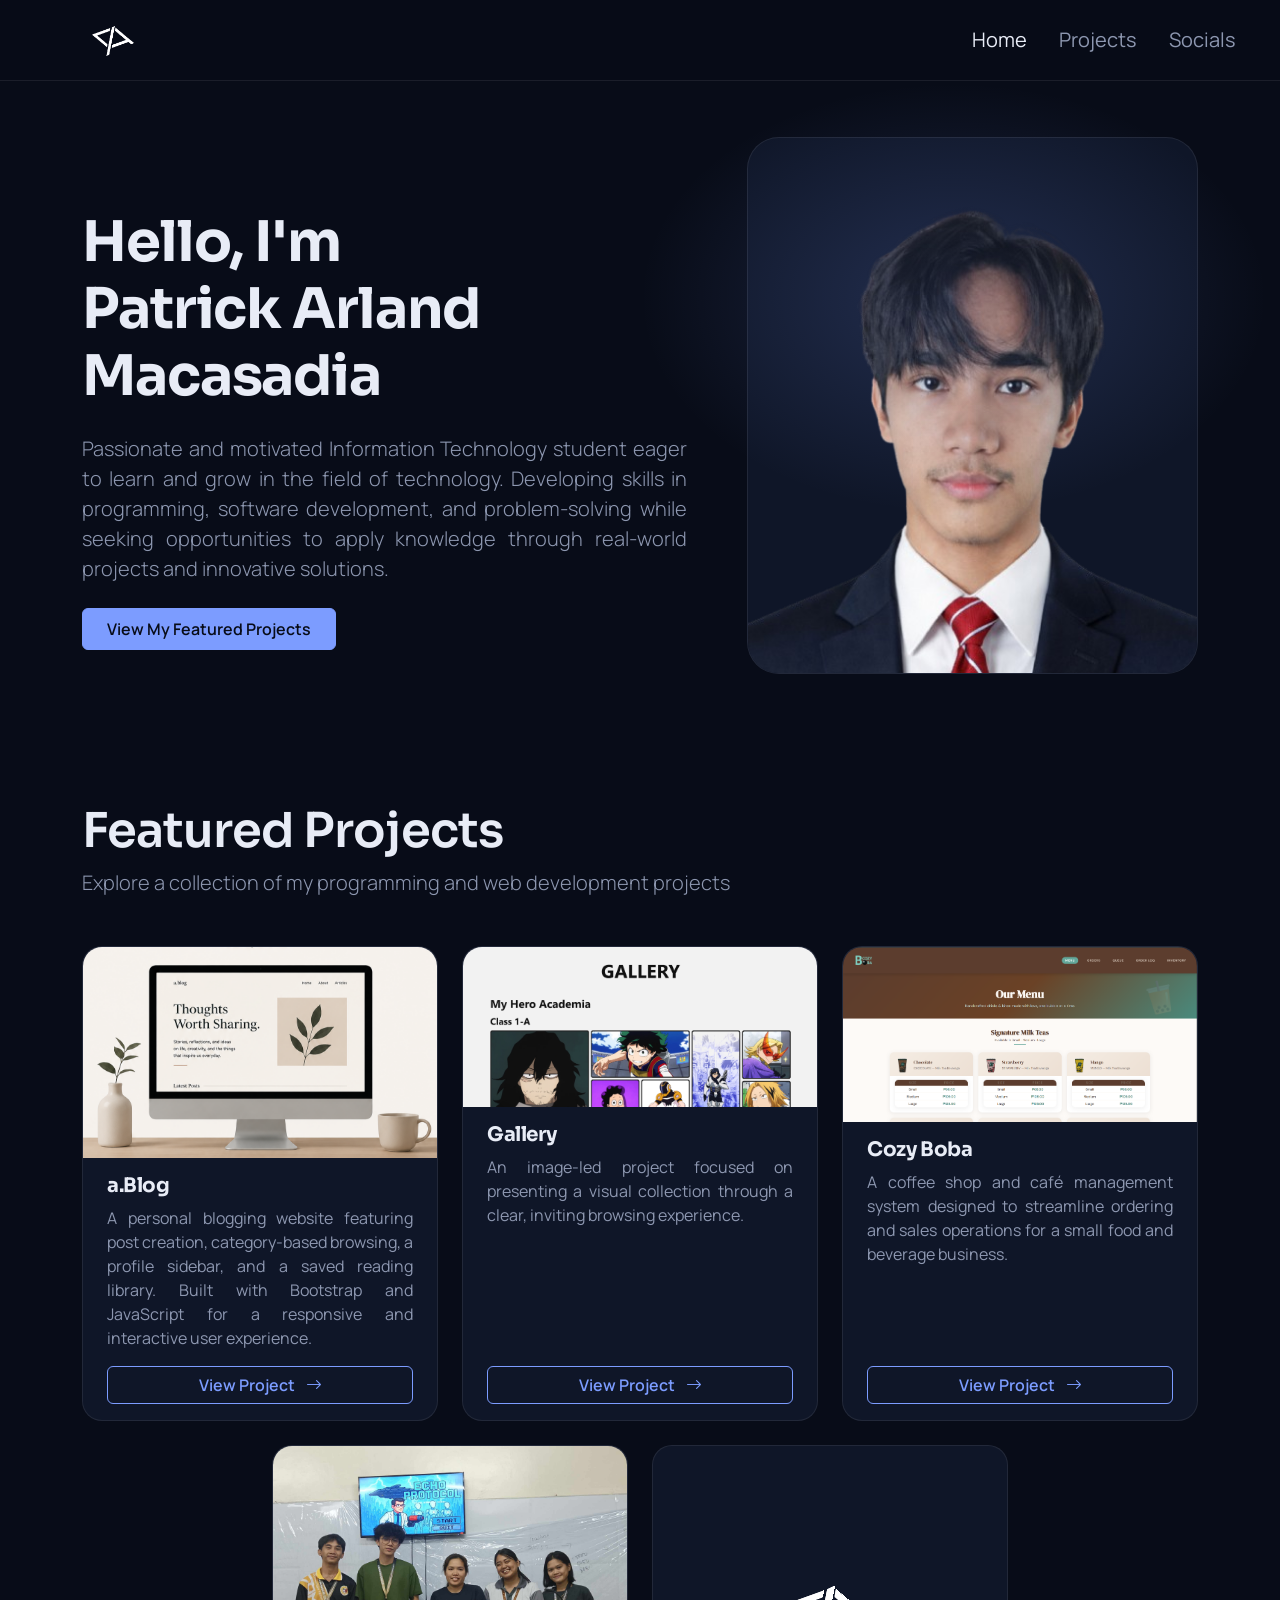
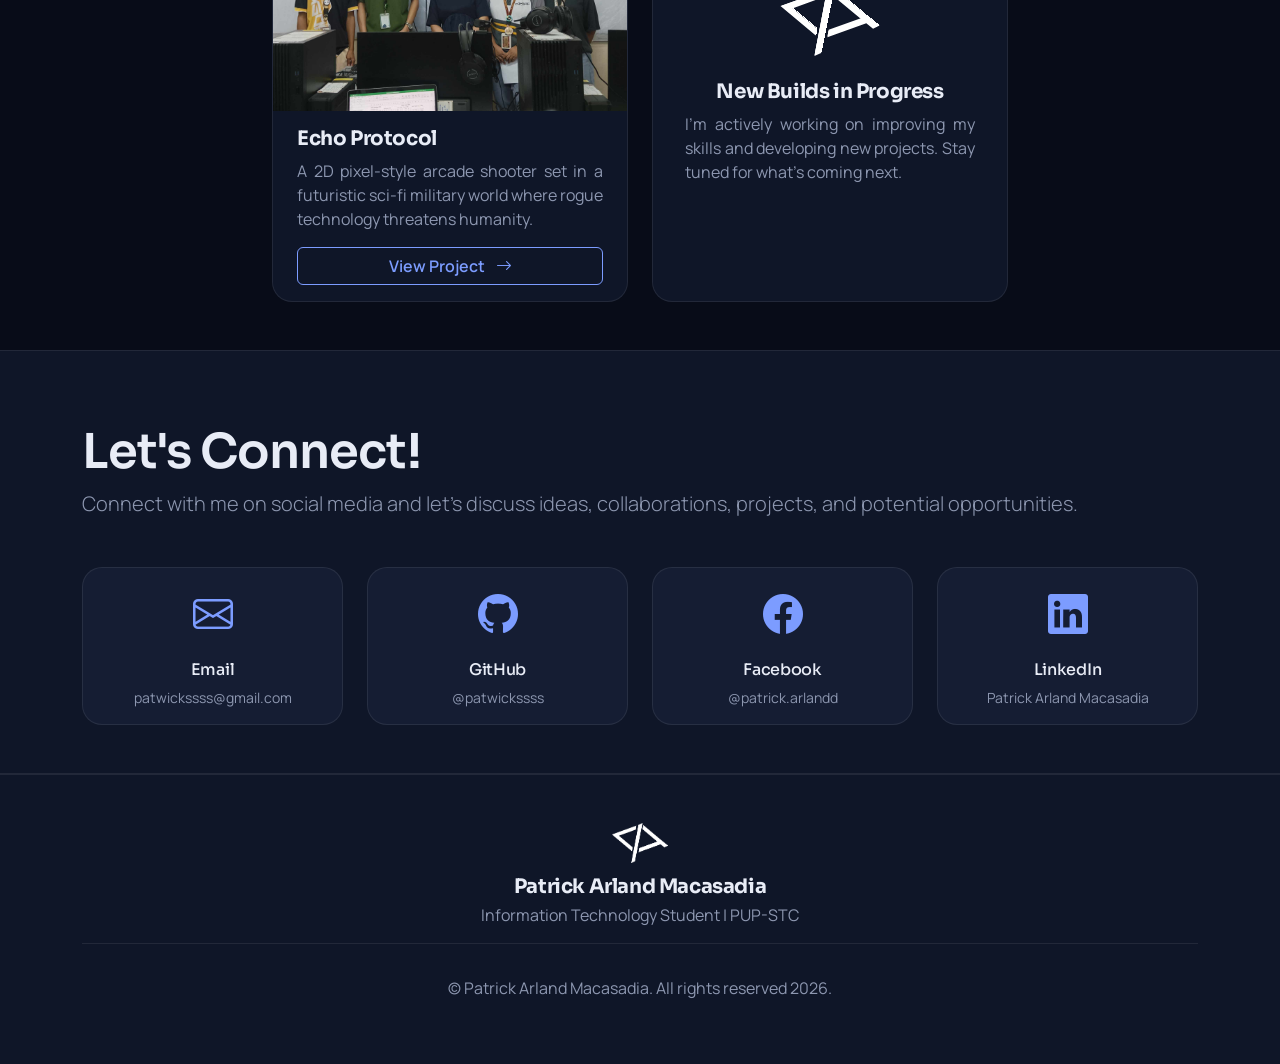
==== commit 3bc5b4b6: "Generate JSON for card projects" ====
--- a/index.html
+++ b/index.html
@@ -20,7 +20,7 @@
     <link rel="stylesheet" href="Assets/css/theme.css">
 </head>
 
-<body>
+<body data-root="">
     <nav class="navbar navbar-expand-lg site-nav sticky-top">
         <div class="container-fluid">
 
@@ -75,110 +75,9 @@
                 </div>
             </div>
 
-            <div class="row g-4 justify-content-center">
-                <!-- a.Blog v2 Project Card -->
-                <div id="a_blog" class="col-md-6 col-lg-4">
-                    <div class="card tech-card h-100">
-                        <img src="Assets/Img/poster/ablog-poster.png" class="card-img-top" alt="a.Blog v2 poster">
-
-                        <div class="card-body d-flex flex-column">
-                            <h5 class="card-title fw-bold">a.Blog</h5>
-
-                            <p class="card-text text-muted">
-                                A personal blogging website featuring post creation,
-                                category-based browsing, a profile sidebar, and a saved reading
-                                library. Built with Bootstrap and JavaScript for a responsive
-                                and interactive user experience.
-                            </p>
-
-                            <a href="blog/a.Blog_v2/index.html" class="btn btn-outline-accent mt-auto">
-                                View Project
-                                <i class="bi bi-arrow-right ms-2"></i>
-                            </a>
-                        </div>
-                    </div>
-                </div>
-                <div id="projects_gallery" class="col-md-6 col-lg-4">
-                    <div class="card tech-card h-100">
-                        <img src="Assets/Img/poster/gallery-poster.png" class="card-img-top" alt="Gallery">
-
-                        <div class="card-body d-flex flex-column">
-                            <h5 class="card-title fw-bold">Gallery</h5>
-
-                            <p class="card-text text-muted">
-                                An image-led project focused on presenting a visual collection through a clear,
-                                inviting browsing experience.
-                            </p>
-
-                            <a href="blog/gallery/index.html" class="btn btn-outline-accent mt-auto">
-                                View Project
-                                <i class="bi bi-arrow-right ms-2"></i>
-                            </a>
-                        </div>
-                    </div>
-                </div>
-
-                <!-- Temporarily hidden. Updating code source -->
-                <!-- Note to self: For future update, if you want to unhide this blog, just cut 'd-none' on class-->
-                <div id="projects-a.blog" class="col-md-6 col-lg-4 d-none">
-                    <div class="card tech-card h-100">
-                        <img src="Assets/Img/poster/ablog-poster.png" class="card-img-top" alt="a.Blog">
-
-                        <div class="card-body d-flex flex-column">
-                            <h5 class="card-title fw-bold">a.Blog</h5>
-
-                            <p class="card-text text-muted">
-                                A personal blog static website designed for sharing original stories, reflections,
-                                and creative ideas.
-                            </p>
-
-                            <a href="blog/a.Blog/index.html" class="btn btn-outline-accent mt-auto">
-                                View Project
-                                <i class="bi bi-arrow-right ms-2"></i>
-                            </a>
-                        </div>
-                    </div>
-                </div>
-
-                <div id="projects_cozy_boba" class="col-md-6 col-lg-4">
-                    <div class="card tech-card h-100">
-                        <img src="Assets/Img/poster/cozyboba-poster.png" class="card-img-top" alt="Cozy Boba">
-
-                        <div class="card-body d-flex flex-column">
-                            <h5 class="card-title fw-bold">Cozy Boba</h5>
-
-                            <p class="card-text text-muted">
-                                A coffee shop and café management system designed to streamline ordering and sales
-                                operations for a small food and beverage business.
-                            </p>
-
-                            <a href="blog/cozy_boba/index.html" class="btn btn-outline-accent mt-auto">
-                                View Project
-                                <i class="bi bi-arrow-right ms-2"></i>
-                            </a>
-                        </div>
-                    </div>
-                </div>
-
-                <div id="projects_echo_protocol" class="col-md-6 col-lg-4">
-                    <div class="card tech-card h-100">
-                        <img src="Assets/Img/poster/echoprotocol-poster.jpeg" class="card-img-top" alt="Echo Protocol">
-
-                        <div class="card-body d-flex flex-column">
-                            <h5 class="card-title fw-bold">Echo Protocol</h5>
-
-                            <p class="card-text text-muted">
-                                A 2D pixel-style arcade shooter set in a futuristic sci-fi military world where
-                                rogue technology threatens humanity.
-                            </p>
-
-                            <a href="blog/echo_protocol/index.html" class="btn btn-outline-accent mt-auto">
-                                View Project
-                                <i class="bi bi-arrow-right ms-2"></i>
-                            </a>
-                        </div>
-                    </div>
-                </div>
+            <!-- Project cards are generated by Assets/js/projects.js from Assets/js/projects-data.js -->
+            <div id="project-cards" class="row g-4 justify-content-center">
+                <!-- (cards are inserted here, before the static card below) -->
 
                 <div class="col-md-6 col-lg-4">
                     <div class="card tech-card h-100">
@@ -279,6 +178,9 @@
     <script src="https://cdn.jsdelivr.net/npm/bootstrap@5.3.8/dist/js/bootstrap.bundle.min.js"
         integrity="sha384-FKyoEForCGlyvwx9Hj09JcYn3nv7wiPVlz7YYwJrWVcXK/BmnVDxM+D2scQbITxI"
         crossorigin="anonymous"></script>
+        
+    <script src="Assets/js/projects-data.js"></script>
+    <script src="Assets/js/projects.js"></script>
 
 </body>
 
--- a/Assets/css/theme.css
+++ b/Assets/css/theme.css
@@ -1,8 +1,4 @@
-/* ==========================================================================
-   theme.css — shared design system for patwickssss.github.io
-   Source of truth: the profile page (index.html). Every page links this file.
-   Load order: Bootstrap 5.3.8 CSS  ->  theme.css
-   ========================================================================== */
+
 
 /* ---------- 1. Design tokens ---------- */
 :root {
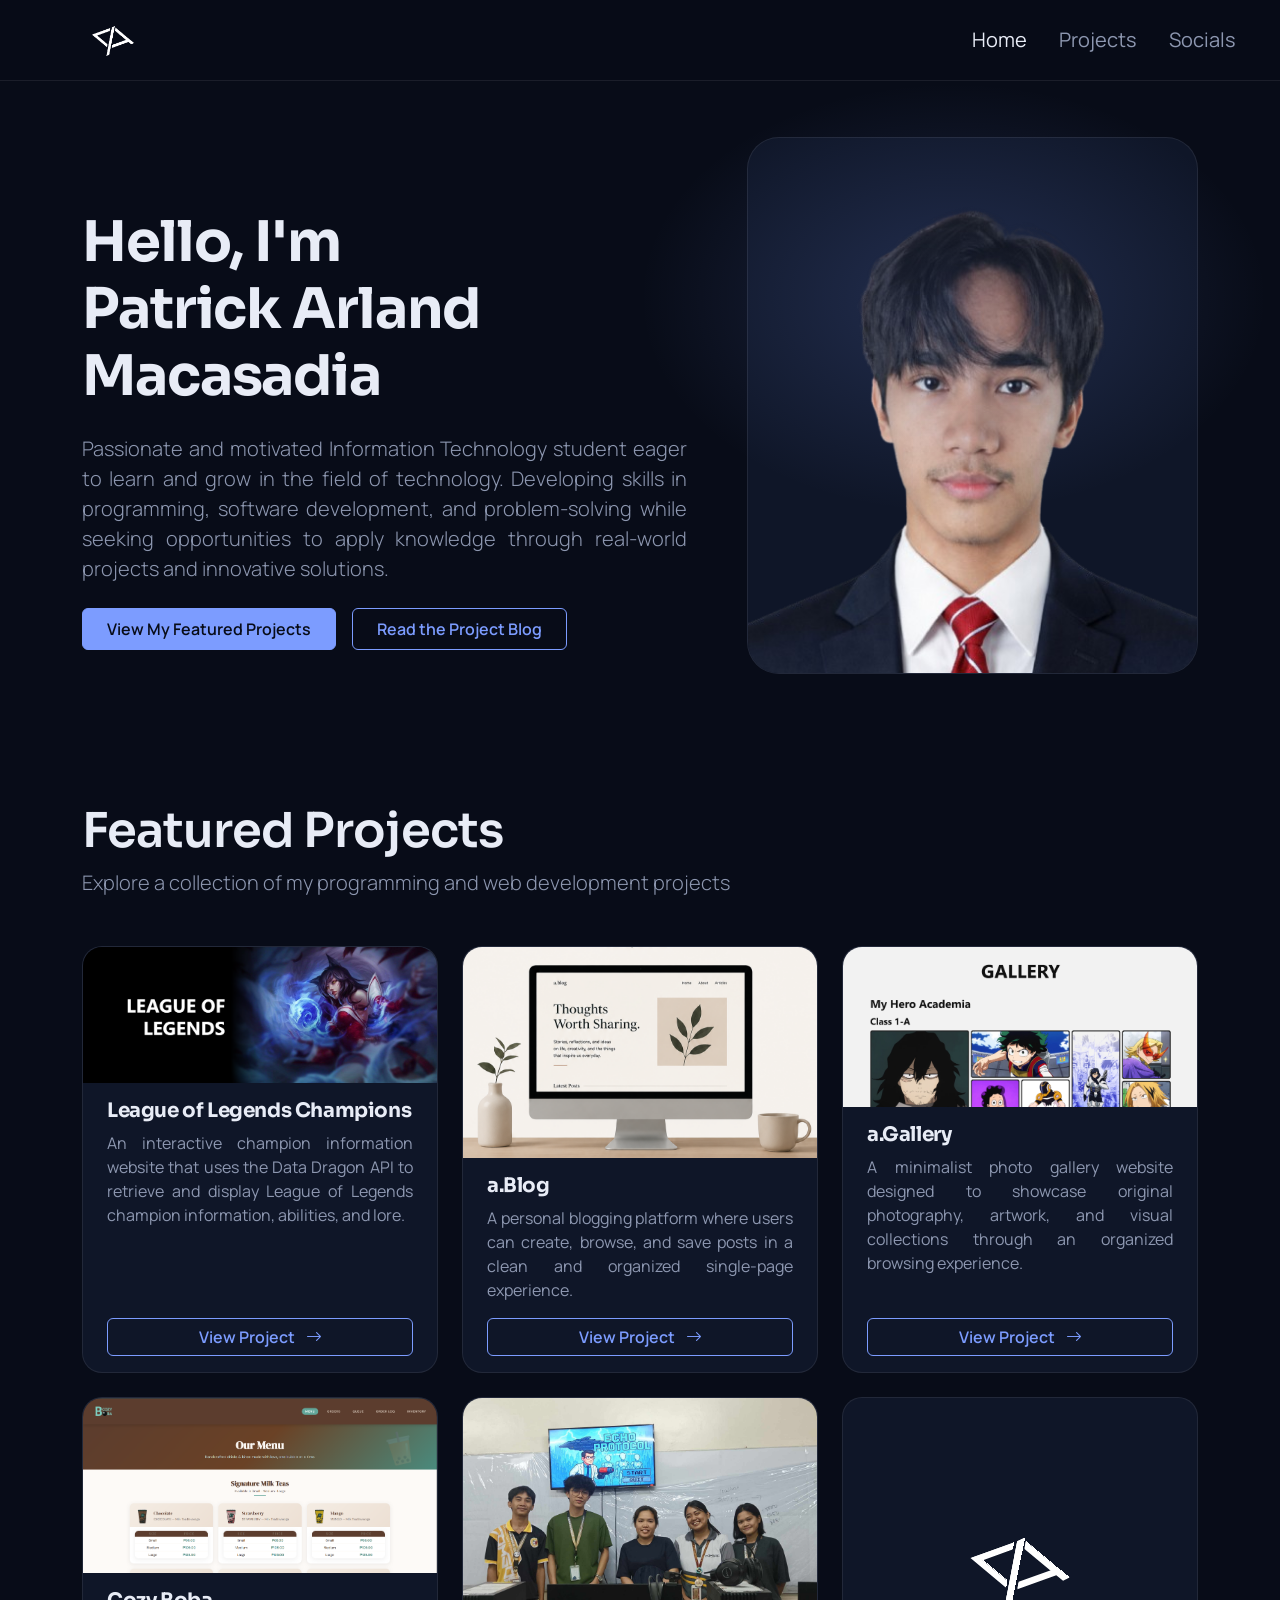
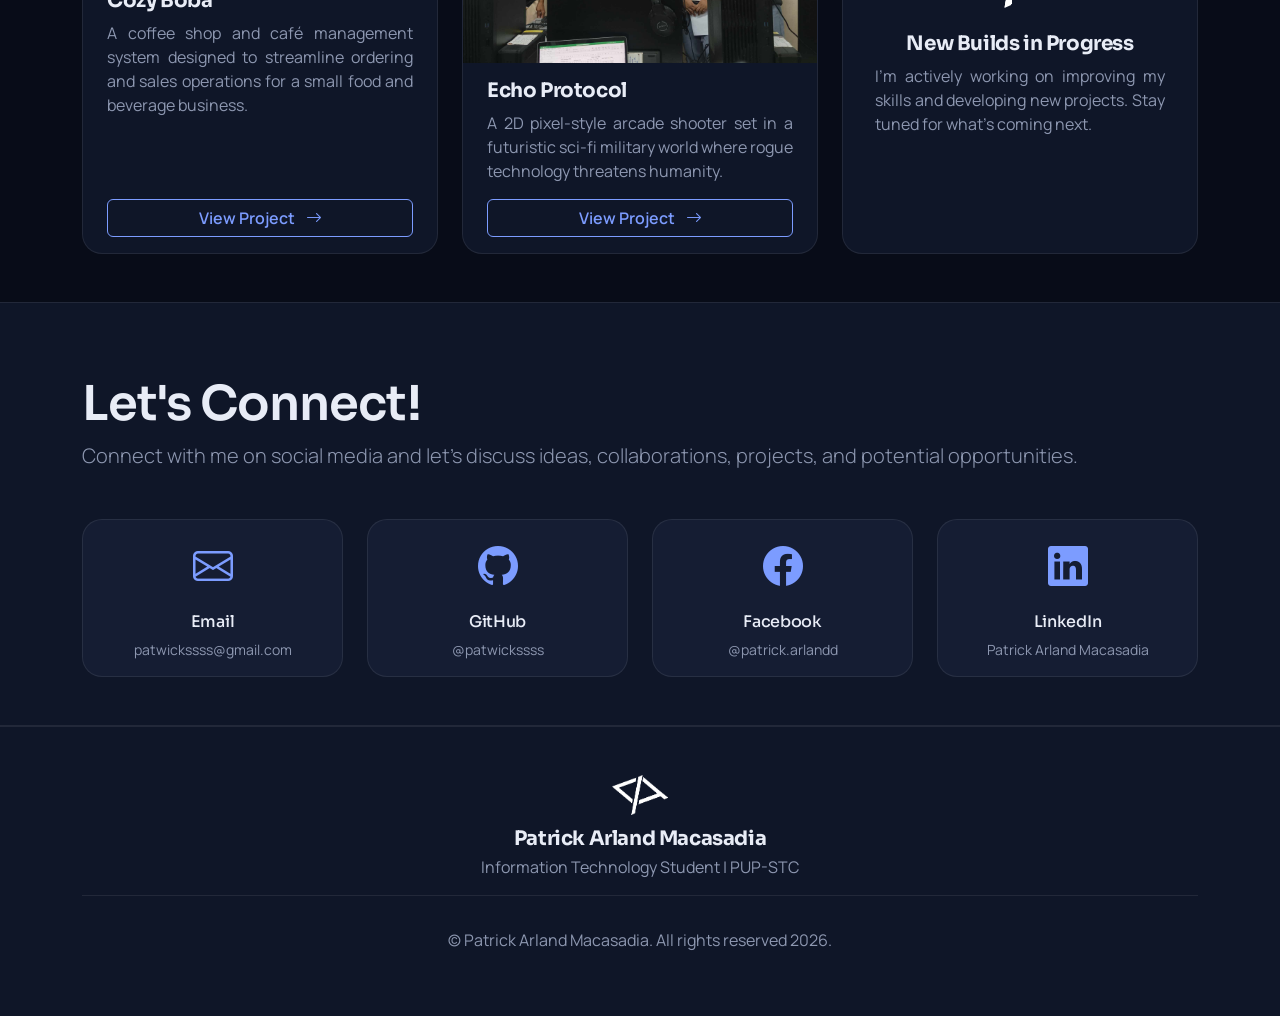
==== commit b9b2ddc9: "Added webdev project." ====
--- a/index.html
+++ b/index.html
@@ -58,7 +58,10 @@
                             Developing skills in programming, software development, and problem-solving while seeking
                             opportunities to apply knowledge through real-world projects and innovative solutions.
                         </p>
-                        <a class="btn btn-accent px-4 py-2" href="#projects">View My Featured Projects</a>
+                        <div class="d-flex flex-wrap gap-3">
+                            <a class="btn btn-accent px-4 py-2" href="#projects">View My Featured Projects</a>
+                            <a class="btn btn-outline-accent px-4 py-2" href="blog/index.html">Read the Project Blog</a>
+                        </div>
                     </div>
                 </div>
             </div>
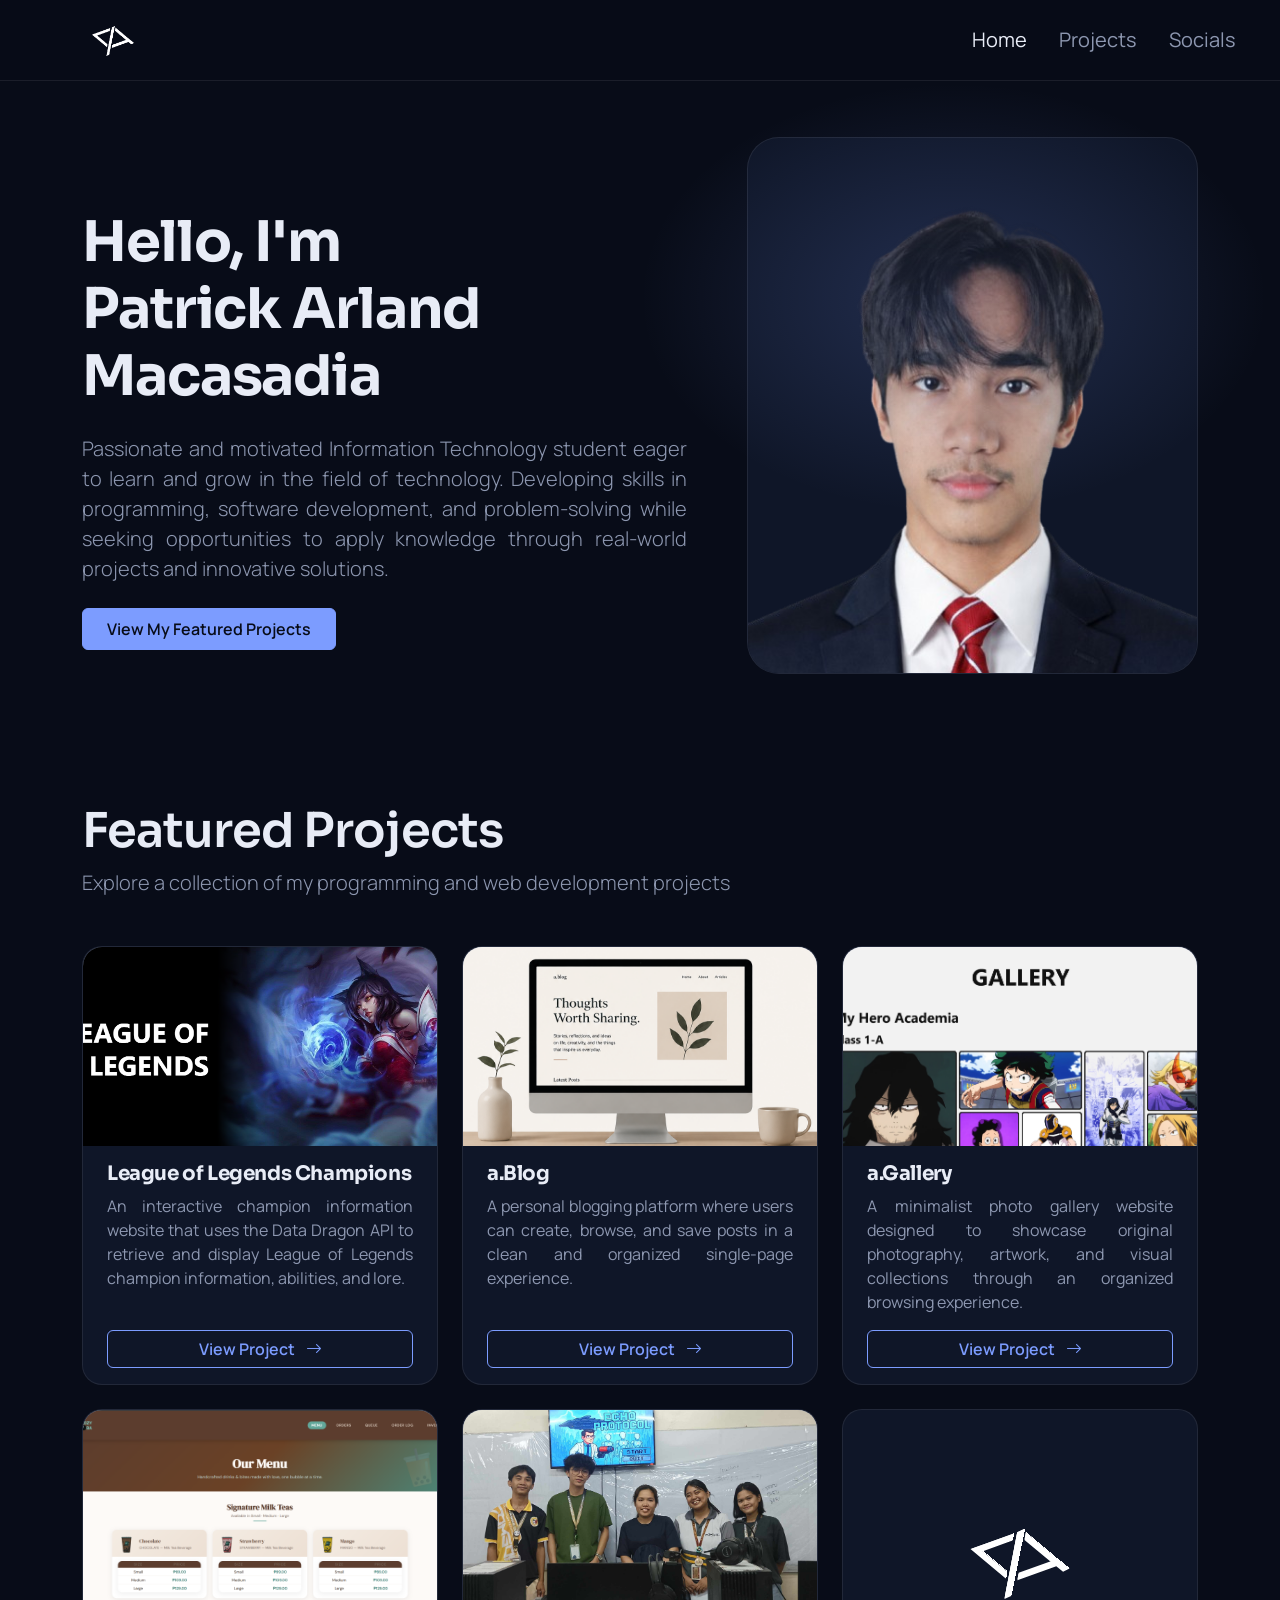
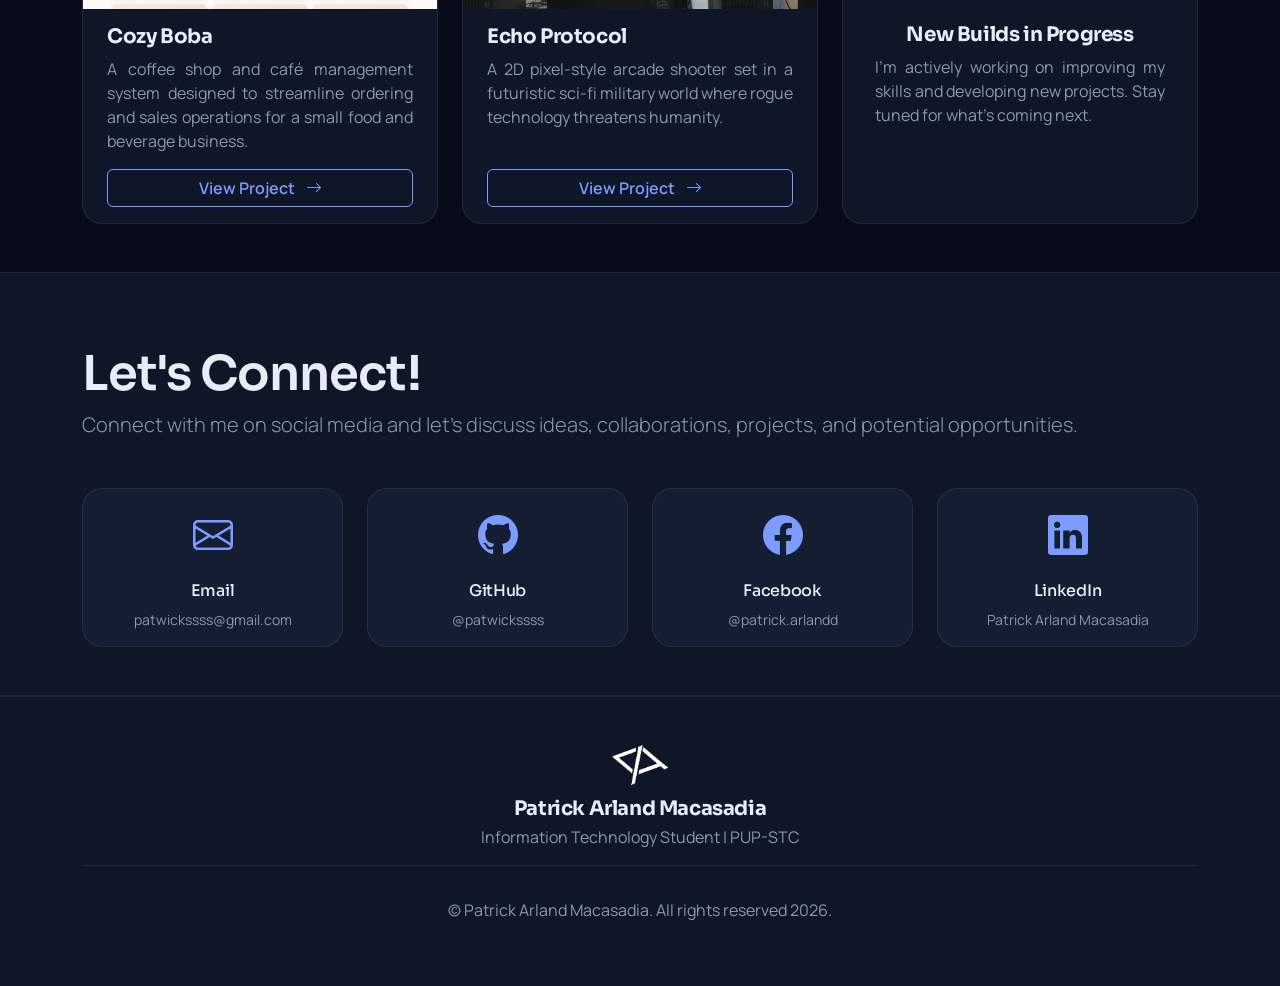
==== commit 42830590: "Project images size." ====
--- a/index.html
+++ b/index.html
@@ -60,7 +60,6 @@
                         </p>
                         <div class="d-flex flex-wrap gap-3">
                             <a class="btn btn-accent px-4 py-2" href="#projects">View My Featured Projects</a>
-                            <a class="btn btn-outline-accent px-4 py-2" href="blog/index.html">Read the Project Blog</a>
                         </div>
                     </div>
                 </div>
--- a/Assets/css/theme.css
+++ b/Assets/css/theme.css
@@ -172,6 +172,21 @@
     color: var(--text);
 }
 
+.project-preview {
+    width: 100%;
+    aspect-ratio: 16 / 9;
+    overflow: hidden;
+    background: var(--muted);
+}
+
+.project-preview img {
+    display: block;
+    width: 100%;
+    height: 100%;
+    object-fit: cover;
+    object-position: center;
+}
+
 /* Small inline info panel used on project pages (sits on a section-alt band) */
 .info-card {
     background: var(--surface-2);
